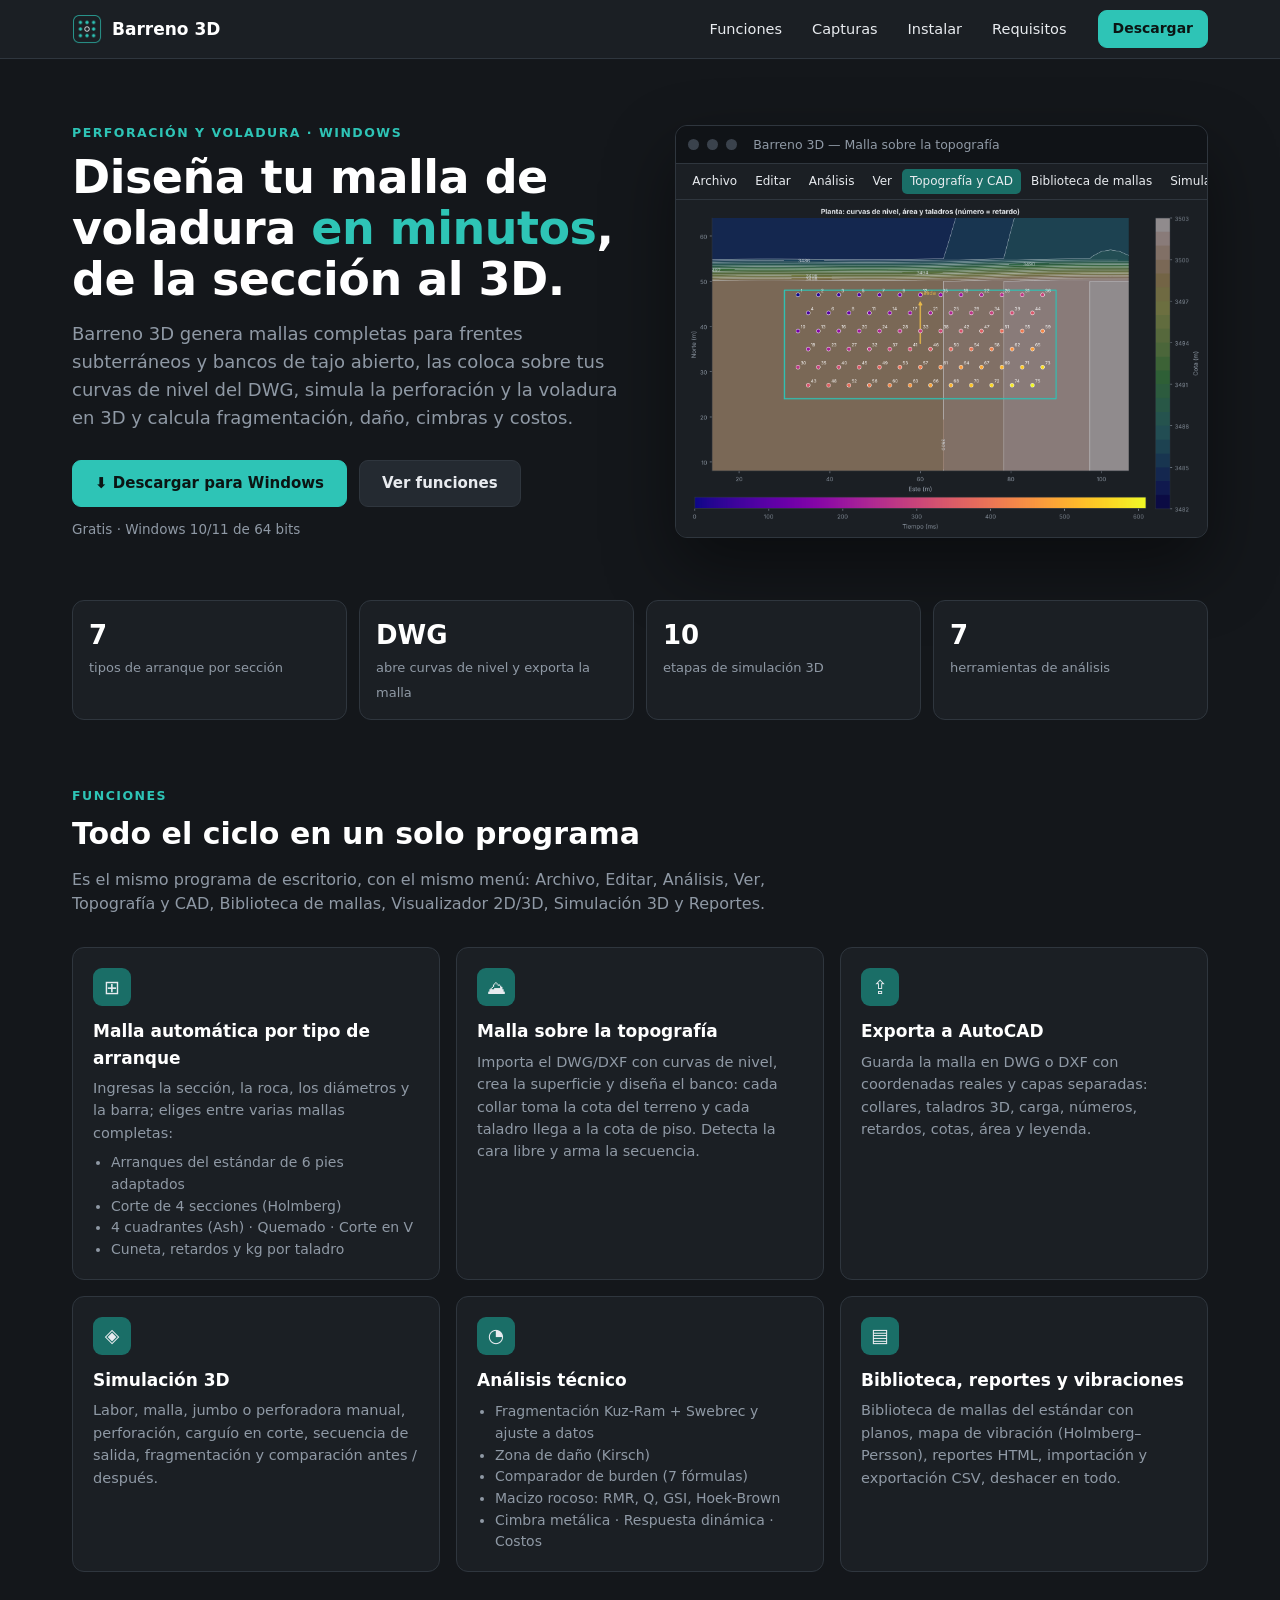
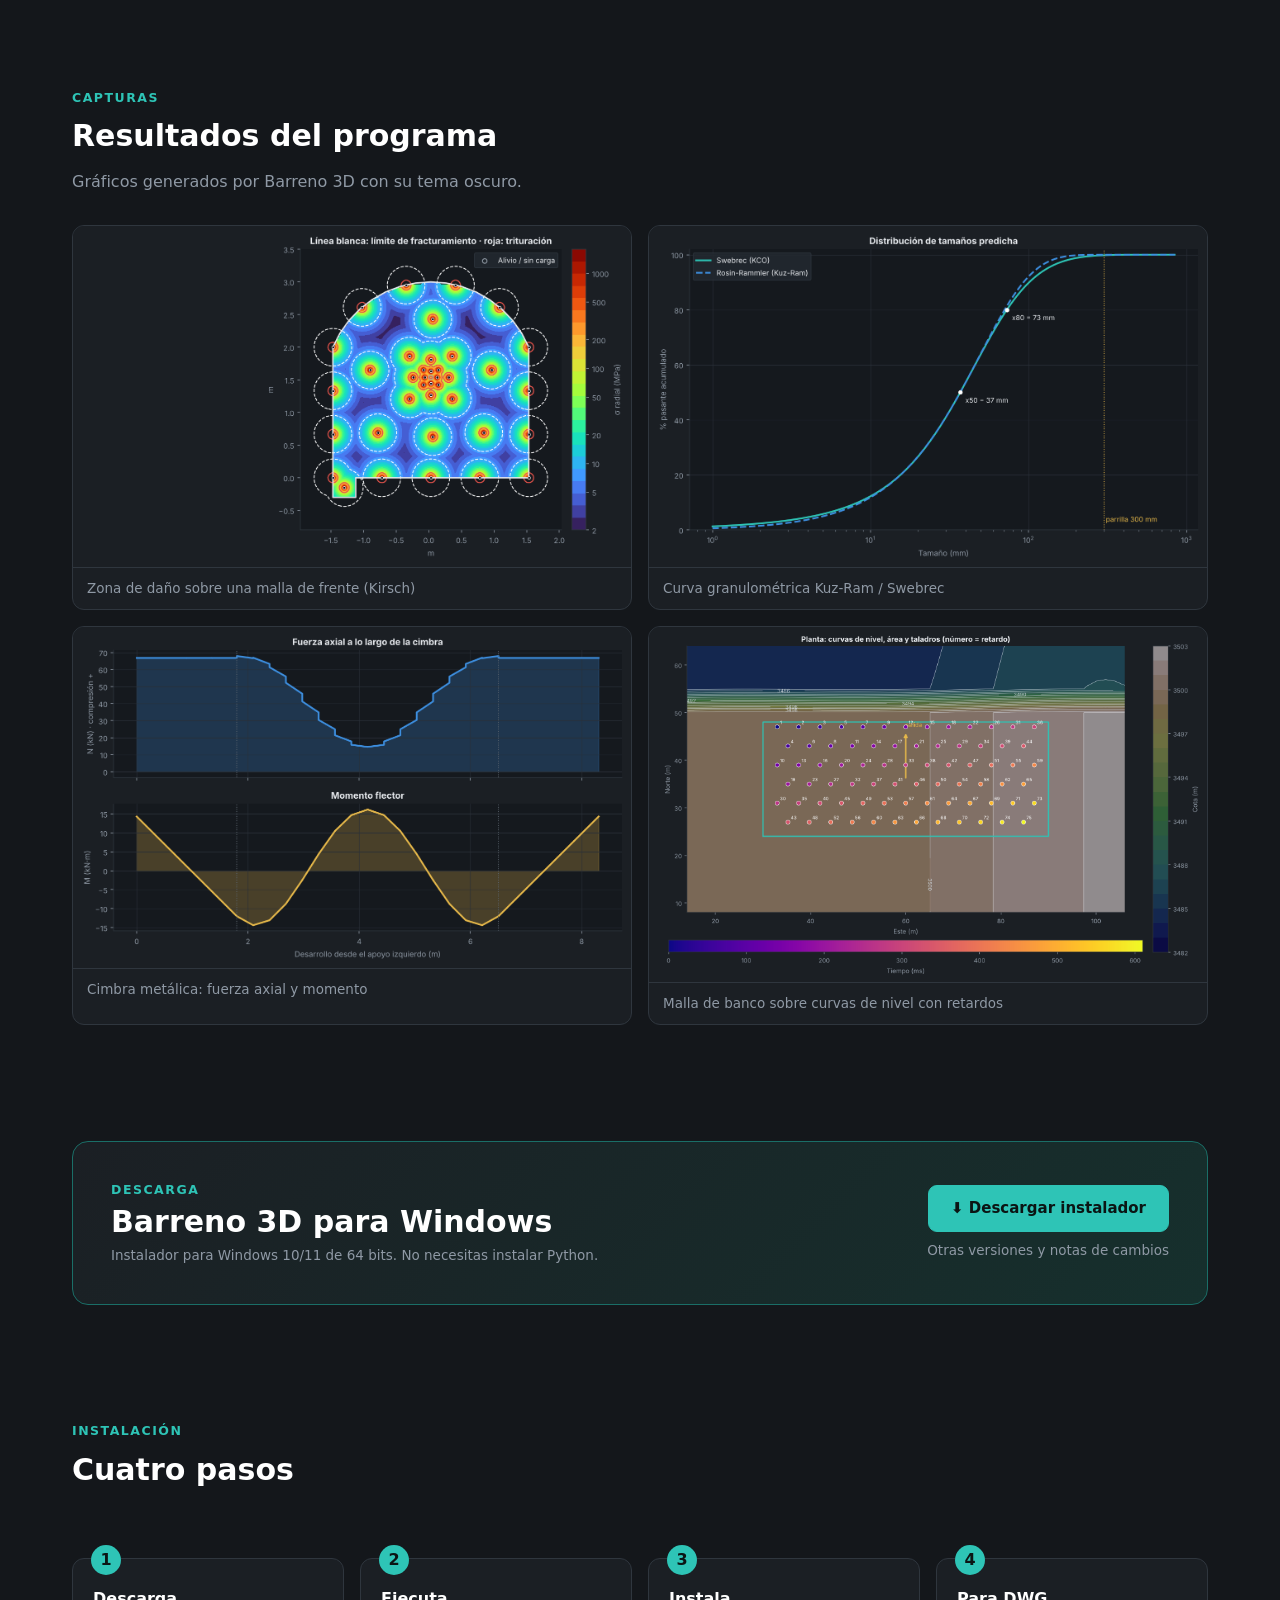
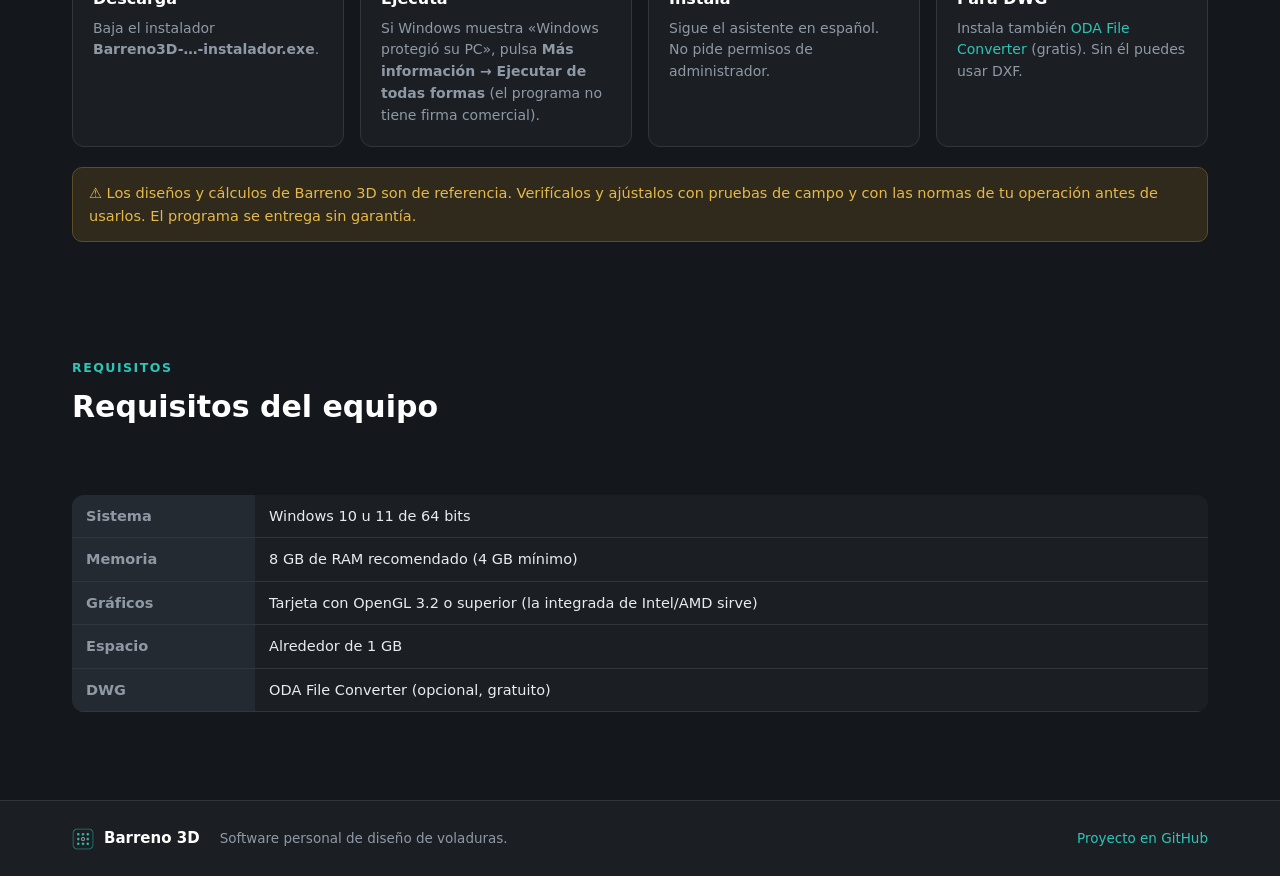
==== index.html @ b237573c "Add files via upload" ====
<!DOCTYPE html>
<html lang="es">
<head>
<meta charset="utf-8">
<meta name="viewport" content="width=device-width, initial-scale=1">
<title>Barreno 3D — Diseño y simulación de voladuras</title>
<meta name="description" content="Software gratuito para diseñar mallas de perforación y voladura en minería subterránea y tajo abierto: tipos de arranque, curvas de nivel DWG, simulación 3D, fragmentación, costos.">
<link rel="icon" href="img/favicon.png">
<style>
  /* Mismos colores del programa (app/ui/tema.py) */
  :root{
    --fondo:#14171b; --panel:#1b1f24; --panel-alto:#242a31; --borde:#2f363e;
    --texto:#e8ebef; --sec:#8f99a5; --acento:#2ec4b6; --acento-osc:#1a6e67; --azul:#3d8fe0; --aviso:#e6b84a;
  }
  *{box-sizing:border-box;margin:0;padding:0}
  html{scroll-behavior:smooth}
  body{background:var(--fondo);color:var(--texto);font-family:"Segoe UI",Inter,Roboto,system-ui,sans-serif;
       font-size:16px;line-height:1.55}
  a{color:var(--acento);text-decoration:none}
  .cont{max-width:1180px;margin:0 auto;padding:0 22px}

  /* Barra superior = barra de menús del programa */
  header{position:sticky;top:0;z-index:10;background:var(--panel);border-bottom:1px solid var(--borde)}
  .barra{display:flex;align-items:center;gap:18px;height:58px}
  .marca{display:flex;align-items:center;gap:10px;font-weight:700;font-size:17px;color:#fff}
  .marca img{width:30px;height:30px}
  nav{display:flex;gap:4px;margin-left:auto}
  nav a{color:var(--texto);padding:7px 13px;border-radius:7px;font-size:14.5px}
  nav a:hover{background:var(--panel-alto)}
  .btn{display:inline-flex;align-items:center;gap:9px;border-radius:9px;padding:11px 22px;font-weight:600;
       border:1px solid var(--borde);background:var(--panel-alto);color:var(--texto);cursor:pointer;font-size:15px}
  .btn:hover{border-color:var(--acento)}
  .btn.prim{background:var(--acento);border-color:var(--acento);color:#0b1514}
  .btn.prim:hover{background:#3ad6c7}
  .btn.peq{padding:7px 14px;font-size:14px}

  /* Portada */
  .portada{padding:64px 0 34px;display:grid;grid-template-columns:1.05fr 1fr;gap:44px;align-items:center}
  .etiqueta{color:var(--acento);font-size:12.5px;font-weight:700;letter-spacing:1.5px;text-transform:uppercase}
  h1{font-size:46px;line-height:1.1;margin:10px 0 16px;color:#fff;letter-spacing:-.5px}
  h1 span{color:var(--acento)}
  .lead{color:var(--sec);font-size:18px;max-width:560px}
  .acciones{display:flex;gap:12px;margin:28px 0 12px;flex-wrap:wrap}
  .nota{color:var(--sec);font-size:13.5px}

  /* Ventana tipo programa */
  .ventana{background:var(--panel);border:1px solid var(--borde);border-radius:12px;overflow:hidden;
           box-shadow:0 30px 70px rgba(0,0,0,.45)}
  .ventana .tit{display:flex;align-items:center;gap:8px;padding:9px 12px;background:#101317;
                border-bottom:1px solid var(--borde);font-size:12.5px;color:var(--sec)}
  .ventana .tit i{width:11px;height:11px;border-radius:50%;background:#3a424c;display:inline-block}
  .menus{display:flex;gap:2px;padding:5px 8px;font-size:12px;color:var(--texto);border-bottom:1px solid var(--borde);
         white-space:nowrap;overflow:hidden}
  .menus span{padding:3px 8px;border-radius:5px}
  .menus span.on{background:var(--acento-osc)}
  .ventana img{display:block;width:100%}

  /* Indicadores (como las tarjetas KPI del programa) */
  .kpis{display:grid;grid-template-columns:repeat(4,1fr);gap:12px;margin:26px 0 8px}
  .kpi{background:var(--panel);border:1px solid var(--borde);border-radius:12px;padding:14px 16px}
  .kpi b{display:block;font-size:26px;color:#fff}
  .kpi small{color:var(--sec);font-size:13px}

  section{padding:58px 0}
  h2{font-size:30px;color:#fff;margin:6px 0 10px}
  .sub{color:var(--sec);max-width:720px;margin-bottom:30px}
  .grid{display:grid;grid-template-columns:repeat(3,1fr);gap:16px}
  .tarjeta{background:var(--panel);border:1px solid var(--borde);border-radius:12px;padding:20px 20px 18px;
           transition:border-color .15s, transform .15s}
  .tarjeta:hover{border-color:var(--acento);transform:translateY(-2px)}
  .tarjeta .ico{width:38px;height:38px;border-radius:9px;background:var(--acento-osc);display:grid;place-items:center;
                font-size:19px;margin-bottom:12px}
  .tarjeta h3{font-size:17px;color:#fff;margin-bottom:6px}
  .tarjeta p{color:var(--sec);font-size:14.5px}
  .tarjeta ul{color:var(--sec);font-size:14px;margin:8px 0 0 18px}

  .galeria{display:grid;grid-template-columns:1fr 1fr;gap:16px}
  figure{background:var(--panel);border:1px solid var(--borde);border-radius:12px;overflow:hidden}
  figure img{width:100%;display:block}
  figcaption{padding:10px 14px;color:var(--sec);font-size:13.5px;border-top:1px solid var(--borde)}

  .pasos{counter-reset:p;display:grid;grid-template-columns:repeat(4,1fr);gap:16px}
  .paso{background:var(--panel);border:1px solid var(--borde);border-radius:12px;padding:20px;position:relative}
  .paso::before{counter-increment:p;content:counter(p);position:absolute;top:-14px;left:18px;width:30px;height:30px;
                border-radius:50%;background:var(--acento);color:#0b1514;font-weight:700;display:grid;place-items:center}
  .paso h3{font-size:16px;color:#fff;margin:8px 0 6px}
  .paso p{color:var(--sec);font-size:14px}
  .aviso{background:#2f2a1c;border:1px solid #5c4d24;color:var(--aviso);border-radius:10px;padding:14px 16px;
         font-size:14.5px;margin-top:20px}
  .descarga{background:linear-gradient(135deg,#1b1f24,#16302d);border:1px solid var(--acento-osc);border-radius:16px;
            padding:38px;display:flex;align-items:center;gap:30px;flex-wrap:wrap}
  .descarga h2{margin:0}
  .descarga .der{margin-left:auto;display:flex;flex-direction:column;gap:8px;align-items:flex-end}
  table{width:100%;border-collapse:collapse;font-size:14.5px;background:var(--panel);border-radius:12px;overflow:hidden}
  th,td{text-align:left;padding:10px 14px;border-bottom:1px solid var(--borde)}
  th{background:var(--panel-alto);color:var(--sec);font-weight:600}
  footer{border-top:1px solid var(--borde);background:var(--panel);padding:26px 0;color:var(--sec);font-size:13.5px;margin-top:30px}
  @media (max-width:900px){
    .portada{grid-template-columns:1fr;padding-top:36px} h1{font-size:36px}
    .grid,.galeria{grid-template-columns:1fr}.pasos,.kpis{grid-template-columns:1fr 1fr} nav{display:none}
  }
</style>
</head>
<body>
<header>
  <div class="cont barra">
    <div class="marca"><img src="img/logo.png" alt="">Barreno 3D</div>
    <nav>
      <a href="#funciones">Funciones</a><a href="#capturas">Capturas</a>
      <a href="#instalar">Instalar</a><a href="#requisitos">Requisitos</a>
    </nav>
    <a class="btn prim peq" href="#descargar">Descargar</a>
  </div>
</header>

<main class="cont">
  <div class="portada">
    <div>
      <div class="etiqueta">Perforación y voladura · Windows</div>
      <h1>Diseña tu malla de voladura <span>en minutos</span>, de la sección al 3D.</h1>
      <p class="lead">Barreno 3D genera mallas completas para frentes subterráneos y bancos de tajo abierto,
        las coloca sobre tus curvas de nivel del DWG, simula la perforación y la voladura en 3D y calcula
        fragmentación, daño, cimbras y costos.</p>
      <div class="acciones">
        <a class="btn prim" id="btn-descarga" href="#descargar">⬇ Descargar para Windows</a>
        <a class="btn" href="#funciones">Ver funciones</a>
      </div>
      <div class="nota" id="version">Gratis · Windows 10/11 de 64 bits</div>
    </div>
    <div class="ventana">
      <div class="tit"><i></i><i></i><i></i>&nbsp; Barreno 3D — Malla sobre la topografía</div>
      <div class="menus"><span>Archivo</span><span>Editar</span><span>Análisis</span><span>Ver</span>
        <span class="on">Topografía y CAD</span><span>Biblioteca de mallas</span><span>Simulación 3D</span><span>Reportes</span></div>
      <img src="img/malla_topografia.png" alt="Malla de perforación sobre curvas de nivel">
    </div>
  </div>

  <div class="kpis">
    <div class="kpi"><b>7</b><small>tipos de arranque por sección</small></div>
    <div class="kpi"><b>DWG</b><small>abre curvas de nivel y exporta la malla</small></div>
    <div class="kpi"><b>10</b><small>etapas de simulación 3D</small></div>
    <div class="kpi"><b>7</b><small>herramientas de análisis</small></div>
  </div>

  <section id="funciones">
    <div class="etiqueta">Funciones</div>
    <h2>Todo el ciclo en un solo programa</h2>
    <p class="sub">Es el mismo programa de escritorio, con el mismo menú: Archivo, Editar, Análisis, Ver, Topografía y CAD,
      Biblioteca de mallas, Visualizador 2D/3D, Simulación 3D y Reportes.</p>
    <div class="grid">
      <div class="tarjeta"><div class="ico">⊞</div><h3>Malla automática por tipo de arranque</h3>
        <p>Ingresas la sección, la roca, los diámetros y la barra; eliges entre varias mallas completas:</p>
        <ul><li>Arranques del estándar de 6 pies adaptados</li><li>Corte de 4 secciones (Holmberg)</li>
          <li>4 cuadrantes (Ash) · Quemado · Corte en V</li><li>Cuneta, retardos y kg por taladro</li></ul></div>
      <div class="tarjeta"><div class="ico">⛰</div><h3>Malla sobre la topografía</h3>
        <p>Importa el DWG/DXF con curvas de nivel, crea la superficie y diseña el banco: cada collar toma la cota del
          terreno y cada taladro llega a la cota de piso. Detecta la cara libre y arma la secuencia.</p></div>
      <div class="tarjeta"><div class="ico">⇪</div><h3>Exporta a AutoCAD</h3>
        <p>Guarda la malla en DWG o DXF con coordenadas reales y capas separadas: collares, taladros 3D, carga,
          números, retardos, cotas, área y leyenda.</p></div>
      <div class="tarjeta"><div class="ico">◈</div><h3>Simulación 3D</h3>
        <p>Labor, malla, jumbo o perforadora manual, perforación, carguío en corte, secuencia de salida,
          fragmentación y comparación antes / después.</p></div>
      <div class="tarjeta"><div class="ico">◔</div><h3>Análisis técnico</h3>
        <ul><li>Fragmentación Kuz-Ram + Swebrec y ajuste a datos</li><li>Zona de daño (Kirsch)</li>
          <li>Comparador de burden (7 fórmulas)</li><li>Macizo rocoso: RMR, Q, GSI, Hoek-Brown</li>
          <li>Cimbra metálica · Respuesta dinámica · Costos</li></ul></div>
      <div class="tarjeta"><div class="ico">▤</div><h3>Biblioteca, reportes y vibraciones</h3>
        <p>Biblioteca de mallas del estándar con planos, mapa de vibración (Holmberg–Persson), reportes HTML,
          importación y exportación CSV, deshacer en todo.</p></div>
    </div>
  </section>

  <section id="capturas">
    <div class="etiqueta">Capturas</div>
    <h2>Resultados del programa</h2>
    <p class="sub">Gráficos generados por Barreno 3D con su tema oscuro.</p>
    <div class="galeria">
      <figure><img src="img/zona_danio.png" alt=""><figcaption>Zona de daño sobre una malla de frente (Kirsch)</figcaption></figure>
      <figure><img src="img/fragmentacion.png" alt=""><figcaption>Curva granulométrica Kuz-Ram / Swebrec</figcaption></figure>
      <figure><img src="img/cimbra.png" alt=""><figcaption>Cimbra metálica: fuerza axial y momento</figcaption></figure>
      <figure><img src="img/malla_topografia.png" alt=""><figcaption>Malla de banco sobre curvas de nivel con retardos</figcaption></figure>
    </div>
  </section>

  <section id="descargar">
    <div class="descarga">
      <div>
        <div class="etiqueta">Descarga</div>
        <h2>Barreno 3D para Windows</h2>
        <p class="nota" id="detalle">Instalador para Windows 10/11 de 64 bits. No necesitas instalar Python.</p>
      </div>
      <div class="der">
        <a class="btn prim" id="btn-descarga2" href="#">⬇ Descargar instalador</a>
        <a class="nota" id="otros" href="#">Otras versiones y notas de cambios</a>
      </div>
    </div>
  </section>

  <section id="instalar">
    <div class="etiqueta">Instalación</div>
    <h2>Cuatro pasos</h2>
    <p class="sub">&nbsp;</p>
    <div class="pasos">
      <div class="paso"><h3>Descarga</h3><p>Baja el instalador <b>Barreno3D-…-instalador.exe</b>.</p></div>
      <div class="paso"><h3>Ejecuta</h3><p>Si Windows muestra «Windows protegió su PC», pulsa <b>Más información → Ejecutar de todas formas</b>
        (el programa no tiene firma comercial).</p></div>
      <div class="paso"><h3>Instala</h3><p>Sigue el asistente en español. No pide permisos de administrador.</p></div>
      <div class="paso"><h3>Para DWG</h3><p>Instala también <a href="https://www.opendesign.com/guestfiles/oda_file_converter" target="_blank" rel="noopener">ODA File Converter</a>
        (gratis). Sin él puedes usar DXF.</p></div>
    </div>
    <div class="aviso">⚠ Los diseños y cálculos de Barreno 3D son de referencia. Verifícalos y ajústalos con pruebas de campo
      y con las normas de tu operación antes de usarlos. El programa se entrega sin garantía.</div>
  </section>

  <section id="requisitos">
    <div class="etiqueta">Requisitos</div>
    <h2>Requisitos del equipo</h2>
    <p class="sub">&nbsp;</p>
    <table>
      <tr><th>Sistema</th><td>Windows 10 u 11 de 64 bits</td></tr>
      <tr><th>Memoria</th><td>8 GB de RAM recomendado (4 GB mínimo)</td></tr>
      <tr><th>Gráficos</th><td>Tarjeta con OpenGL 3.2 o superior (la integrada de Intel/AMD sirve)</td></tr>
      <tr><th>Espacio</th><td>Alrededor de 1 GB</td></tr>
      <tr><th>DWG</th><td>ODA File Converter (opcional, gratuito)</td></tr>
    </table>
  </section>
</main>

<footer>
  <div class="cont" style="display:flex;gap:20px;flex-wrap:wrap;align-items:center">
    <div class="marca" style="font-size:15px"><img src="img/logo.png" alt="" style="width:22px;height:22px">Barreno 3D</div>
    <div>Software personal de diseño de voladuras.</div>
    <div style="margin-left:auto"><a id="repo" href="#">Proyecto en GitHub</a></div>
  </div>
</footer>

<script>
  // ▼▼ CAMBIA ESTO por tu usuario y repositorio de GitHub ▼▼
  const REPO = "jussen048-ai/barreno3d";
  // ▲▲

  const pagina = `https://github.com/${REPO}/releases/latest`;
  for (const id of ["btn-descarga2", "otros"]) document.getElementById(id).href = pagina;
  document.getElementById("repo").href = `https://github.com/${REPO}`;
  document.getElementById("btn-descarga").href = "#descargar";

  // Lee la última versión publicada y enlaza el instalador directamente
  fetch(`https://api.github.com/repos/${REPO}/releases/latest`)
    .then(r => r.ok ? r.json() : Promise.reject())
    .then(rel => {
      const archivos = rel.assets || [];
      const inst = archivos.find(a => /instalador\.exe$/i.test(a.name)) ||
                   archivos.find(a => /\.exe$/i.test(a.name)) || archivos.find(a => /\.zip$/i.test(a.name));
      const ver = (rel.tag_name || "").replace(/^v/i, "");
      if (inst) {
        const mb = (inst.size / 1048576).toFixed(0);
        for (const id of ["btn-descarga", "btn-descarga2"]) {
          const b = document.getElementById(id);
          b.href = inst.browser_download_url;
          b.textContent = `⬇ Descargar v${ver} (${mb} MB)`;
        }
        document.getElementById("detalle").textContent =
          `Versión ${ver} · ${new Date(rel.published_at).toLocaleDateString("es-PE")} · ${inst.name}`;
      }
      document.getElementById("version").textContent = `Versión ${ver} · Gratis · Windows 10/11 de 64 bits`;
    })
    .catch(() => {});
</script>
</body>
</html>
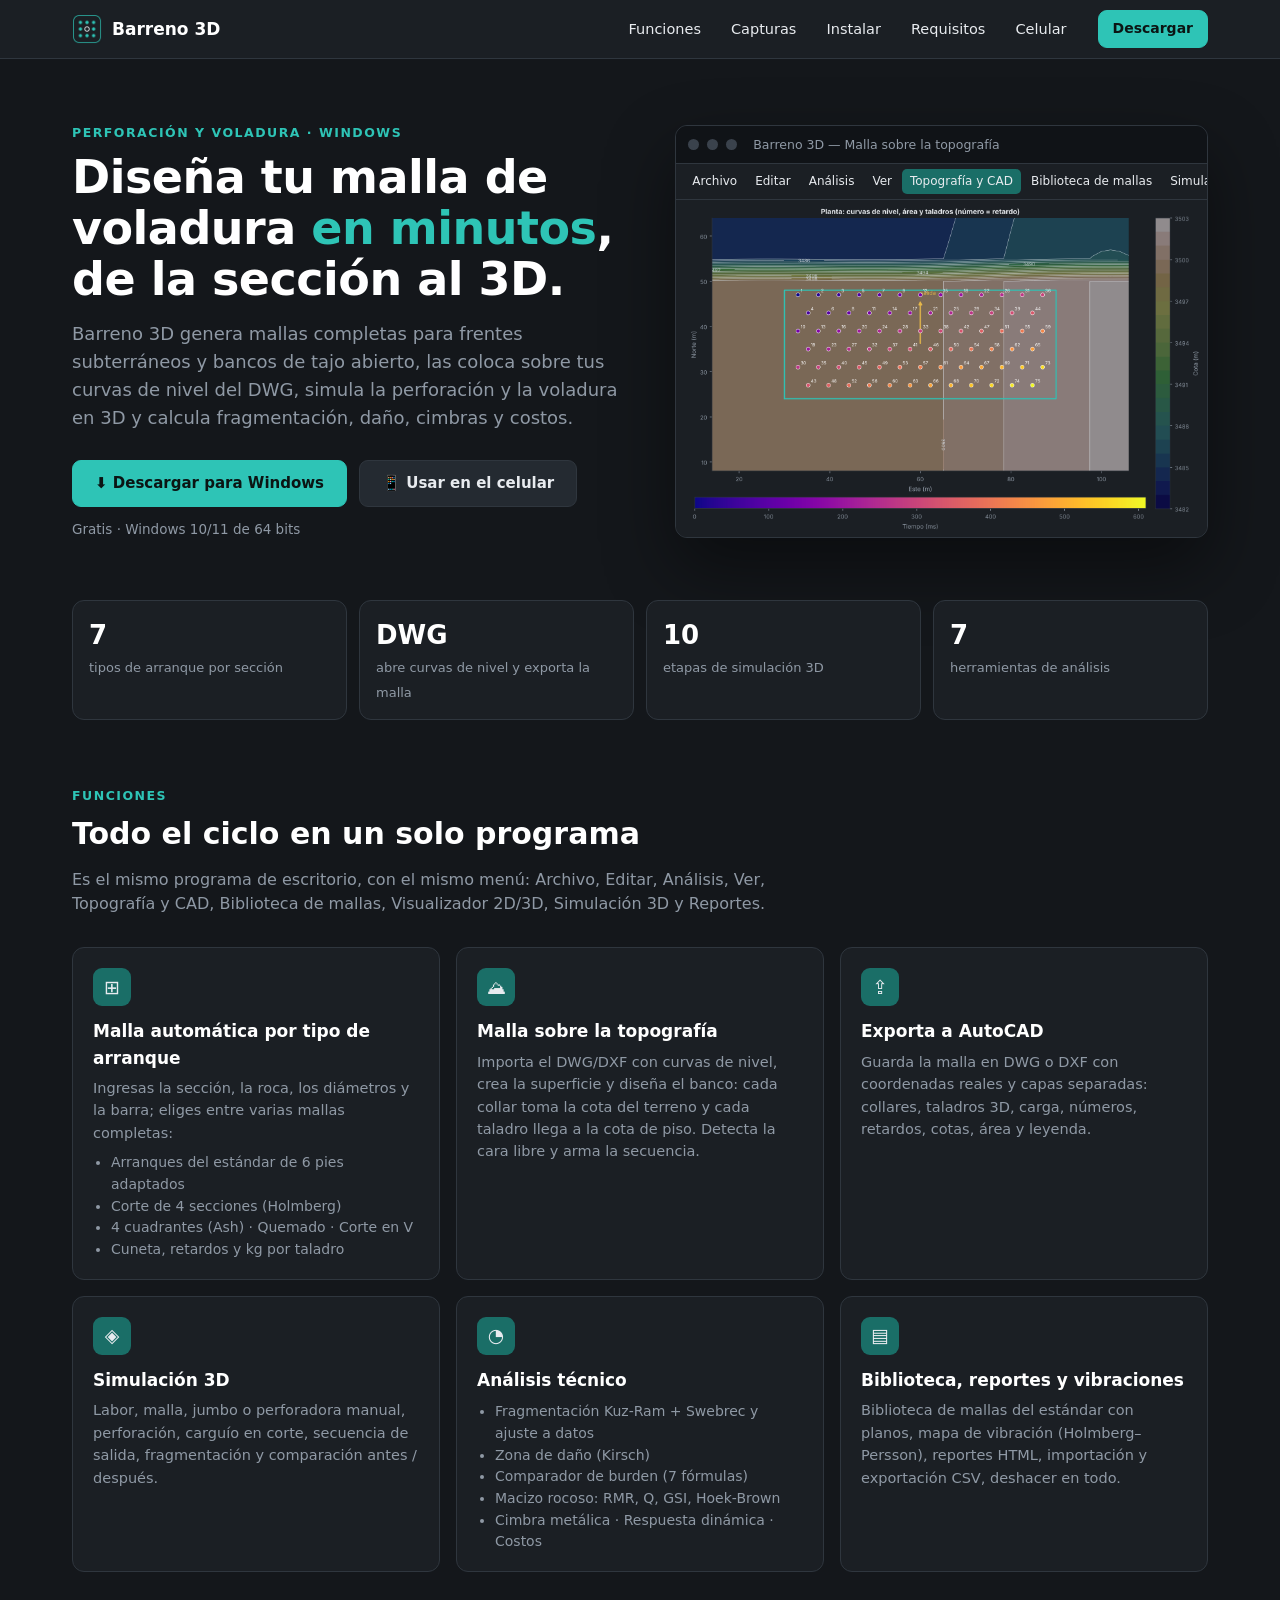
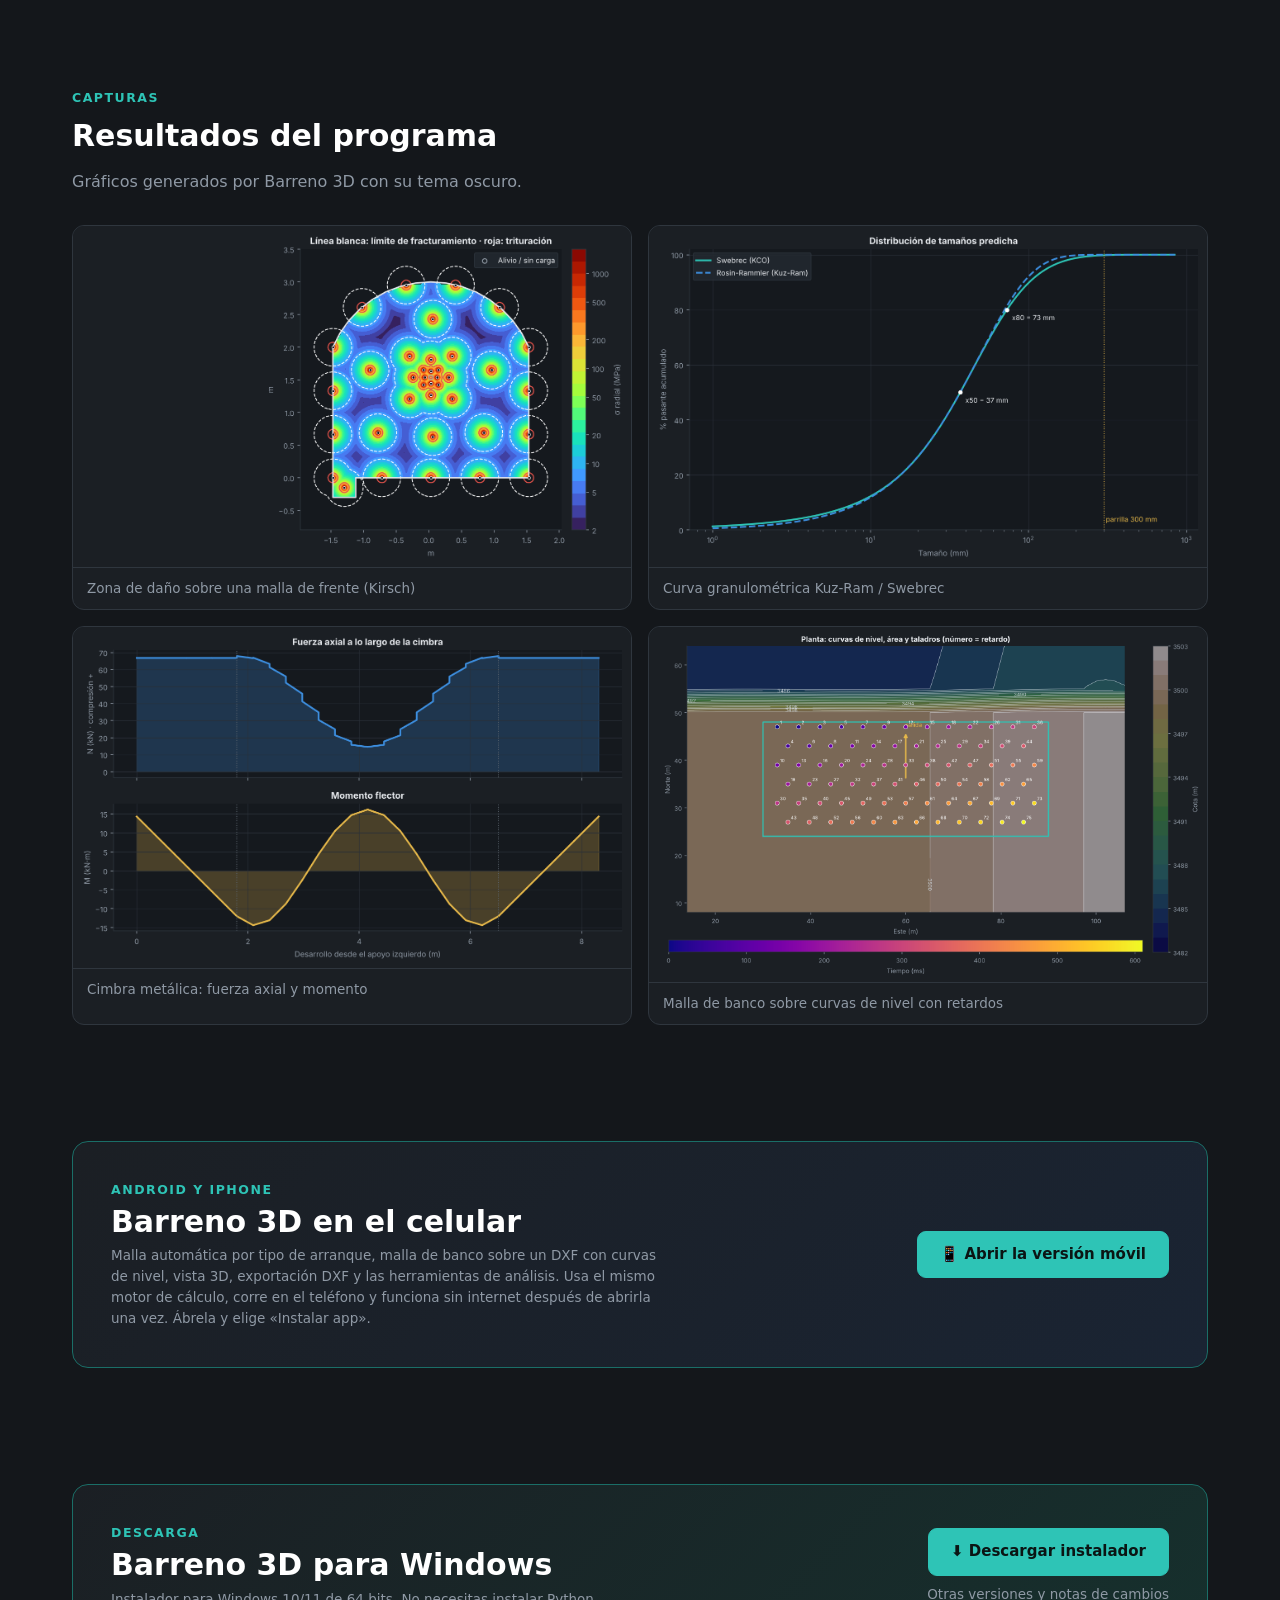
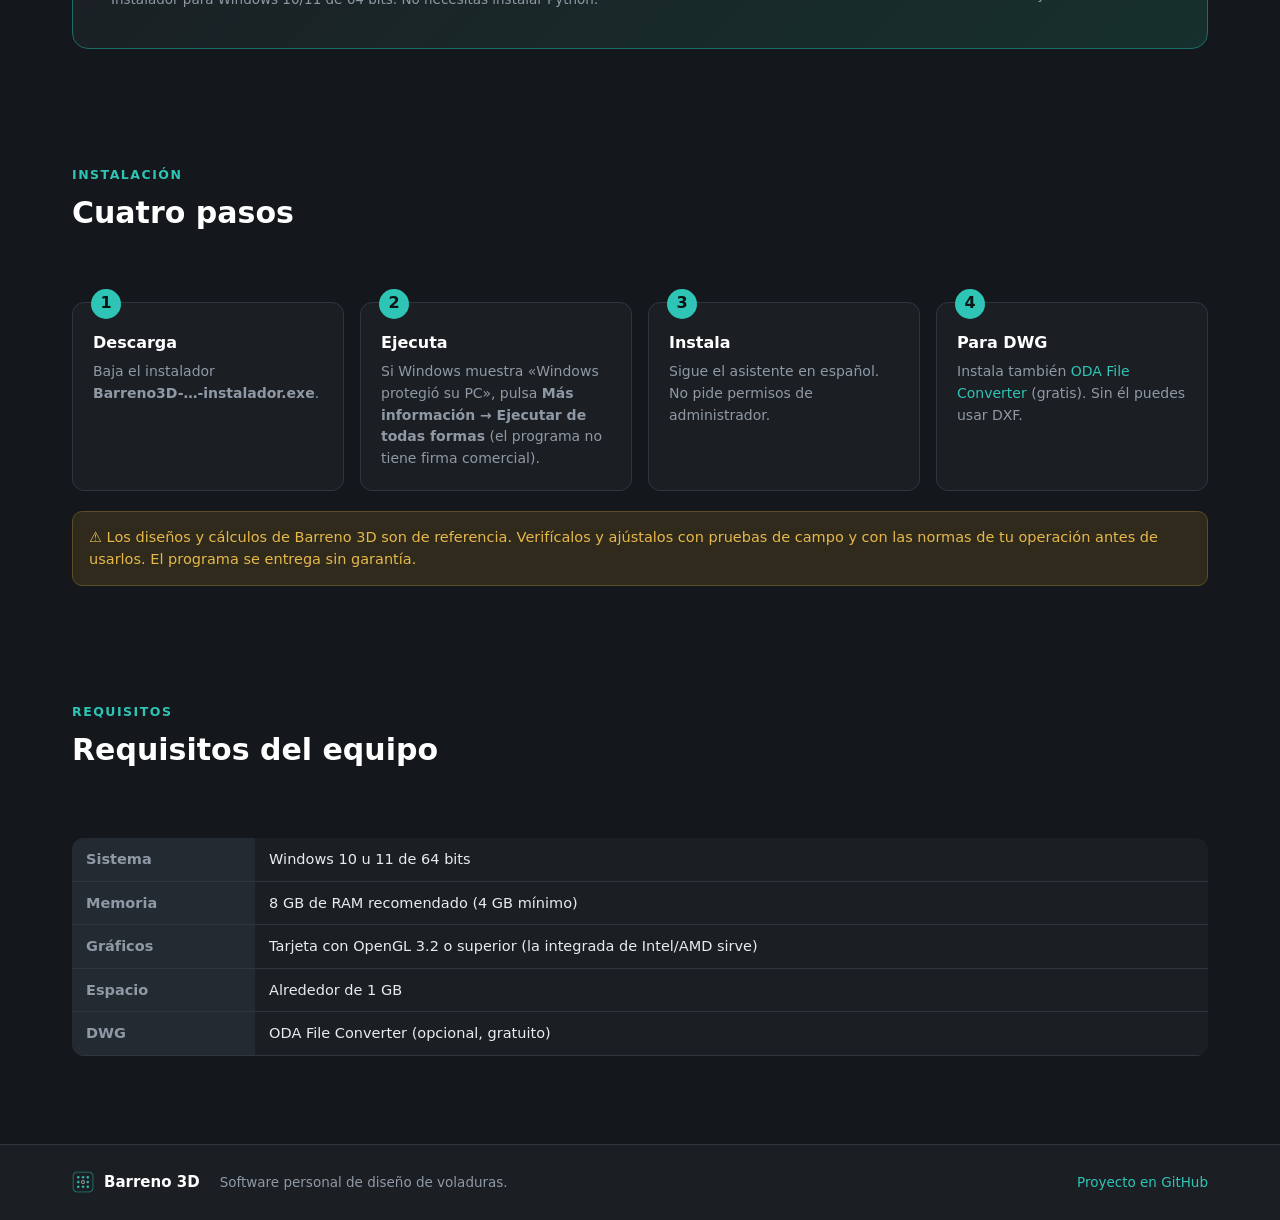
==== commit 3e7fbb24: "Add files via upload" ====
--- a/index.html
+++ b/index.html
@@ -107,7 +107,7 @@
     <div class="marca"><img src="img/logo.png" alt="">Barreno 3D</div>
     <nav>
       <a href="#funciones">Funciones</a><a href="#capturas">Capturas</a>
-      <a href="#instalar">Instalar</a><a href="#requisitos">Requisitos</a>
+      <a href="#instalar">Instalar</a><a href="#requisitos">Requisitos</a><a href="app/">Celular</a>
     </nav>
     <a class="btn prim peq" href="#descargar">Descargar</a>
   </div>
@@ -123,7 +123,7 @@
         fragmentación, daño, cimbras y costos.</p>
       <div class="acciones">
         <a class="btn prim" id="btn-descarga" href="#descargar">⬇ Descargar para Windows</a>
-        <a class="btn" href="#funciones">Ver funciones</a>
+        <a class="btn" href="app/">📱 Usar en el celular</a>
       </div>
       <div class="nota" id="version">Gratis · Windows 10/11 de 64 bits</div>
     </div>
@@ -183,6 +183,19 @@
     </div>
   </section>
 
+  <section id="celular">
+    <div class="descarga" style="background:linear-gradient(135deg,#1b1f24,#1a2433)">
+      <div>
+        <div class="etiqueta">Android y iPhone</div>
+        <h2>Barreno 3D en el celular</h2>
+        <p class="nota" style="max-width:560px">Malla automática por tipo de arranque, malla de banco sobre un DXF con curvas
+          de nivel, vista 3D, exportación DXF y las herramientas de análisis. Usa el mismo motor de cálculo, corre en el
+          teléfono y funciona sin internet después de abrirla una vez. Ábrela y elige «Instalar app».</p>
+      </div>
+      <div class="der"><a class="btn prim" href="app/">📱 Abrir la versión móvil</a></div>
+    </div>
+  </section>
+
   <section id="descargar">
     <div class="descarga">
       <div>
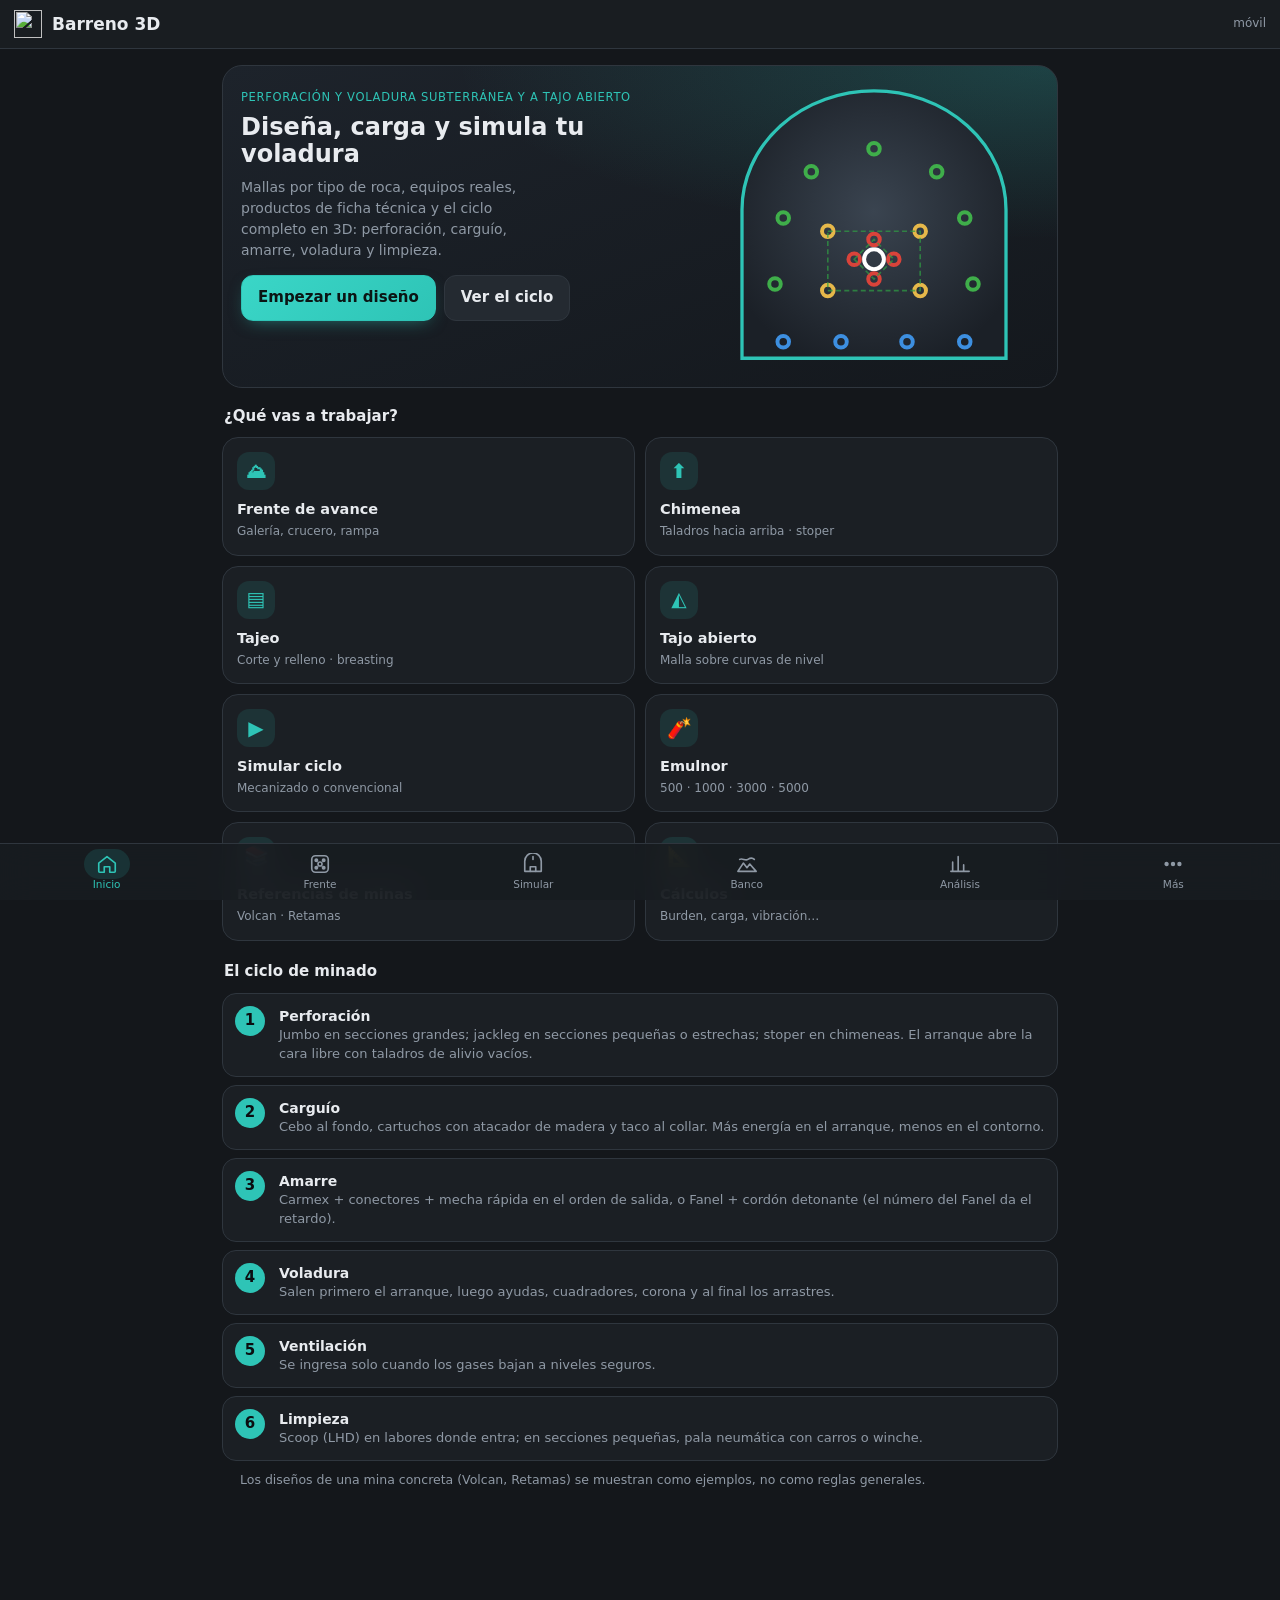
==== commit 22109582: "Add files via upload" ====
--- a/index.html
+++ b/index.html
@@ -2,283 +2,248 @@
 <html lang="es">
 <head>
 <meta charset="utf-8">
-<meta name="viewport" content="width=device-width, initial-scale=1">
-<title>Barreno 3D — Diseño y simulación de voladuras</title>
-<meta name="description" content="Software gratuito para diseñar mallas de perforación y voladura en minería subterránea y tajo abierto: tipos de arranque, curvas de nivel DWG, simulación 3D, fragmentación, costos.">
-<link rel="icon" href="img/favicon.png">
-<style>
-  /* Mismos colores del programa (app/ui/tema.py) */
-  :root{
-    --fondo:#14171b; --panel:#1b1f24; --panel-alto:#242a31; --borde:#2f363e;
-    --texto:#e8ebef; --sec:#8f99a5; --acento:#2ec4b6; --acento-osc:#1a6e67; --azul:#3d8fe0; --aviso:#e6b84a;
-  }
-  *{box-sizing:border-box;margin:0;padding:0}
-  html{scroll-behavior:smooth}
-  body{background:var(--fondo);color:var(--texto);font-family:"Segoe UI",Inter,Roboto,system-ui,sans-serif;
-       font-size:16px;line-height:1.55}
-  a{color:var(--acento);text-decoration:none}
-  .cont{max-width:1180px;margin:0 auto;padding:0 22px}
-
-  /* Barra superior = barra de menús del programa */
-  header{position:sticky;top:0;z-index:10;background:var(--panel);border-bottom:1px solid var(--borde)}
-  .barra{display:flex;align-items:center;gap:18px;height:58px}
-  .marca{display:flex;align-items:center;gap:10px;font-weight:700;font-size:17px;color:#fff}
-  .marca img{width:30px;height:30px}
-  nav{display:flex;gap:4px;margin-left:auto}
-  nav a{color:var(--texto);padding:7px 13px;border-radius:7px;font-size:14.5px}
-  nav a:hover{background:var(--panel-alto)}
-  .btn{display:inline-flex;align-items:center;gap:9px;border-radius:9px;padding:11px 22px;font-weight:600;
-       border:1px solid var(--borde);background:var(--panel-alto);color:var(--texto);cursor:pointer;font-size:15px}
-  .btn:hover{border-color:var(--acento)}
-  .btn.prim{background:var(--acento);border-color:var(--acento);color:#0b1514}
-  .btn.prim:hover{background:#3ad6c7}
-  .btn.peq{padding:7px 14px;font-size:14px}
-
-  /* Portada */
-  .portada{padding:64px 0 34px;display:grid;grid-template-columns:1.05fr 1fr;gap:44px;align-items:center}
-  .etiqueta{color:var(--acento);font-size:12.5px;font-weight:700;letter-spacing:1.5px;text-transform:uppercase}
-  h1{font-size:46px;line-height:1.1;margin:10px 0 16px;color:#fff;letter-spacing:-.5px}
-  h1 span{color:var(--acento)}
-  .lead{color:var(--sec);font-size:18px;max-width:560px}
-  .acciones{display:flex;gap:12px;margin:28px 0 12px;flex-wrap:wrap}
-  .nota{color:var(--sec);font-size:13.5px}
-
-  /* Ventana tipo programa */
-  .ventana{background:var(--panel);border:1px solid var(--borde);border-radius:12px;overflow:hidden;
-           box-shadow:0 30px 70px rgba(0,0,0,.45)}
-  .ventana .tit{display:flex;align-items:center;gap:8px;padding:9px 12px;background:#101317;
-                border-bottom:1px solid var(--borde);font-size:12.5px;color:var(--sec)}
-  .ventana .tit i{width:11px;height:11px;border-radius:50%;background:#3a424c;display:inline-block}
-  .menus{display:flex;gap:2px;padding:5px 8px;font-size:12px;color:var(--texto);border-bottom:1px solid var(--borde);
-         white-space:nowrap;overflow:hidden}
-  .menus span{padding:3px 8px;border-radius:5px}
-  .menus span.on{background:var(--acento-osc)}
-  .ventana img{display:block;width:100%}
-
-  /* Indicadores (como las tarjetas KPI del programa) */
-  .kpis{display:grid;grid-template-columns:repeat(4,1fr);gap:12px;margin:26px 0 8px}
-  .kpi{background:var(--panel);border:1px solid var(--borde);border-radius:12px;padding:14px 16px}
-  .kpi b{display:block;font-size:26px;color:#fff}
-  .kpi small{color:var(--sec);font-size:13px}
-
-  section{padding:58px 0}
-  h2{font-size:30px;color:#fff;margin:6px 0 10px}
-  .sub{color:var(--sec);max-width:720px;margin-bottom:30px}
-  .grid{display:grid;grid-template-columns:repeat(3,1fr);gap:16px}
-  .tarjeta{background:var(--panel);border:1px solid var(--borde);border-radius:12px;padding:20px 20px 18px;
-           transition:border-color .15s, transform .15s}
-  .tarjeta:hover{border-color:var(--acento);transform:translateY(-2px)}
-  .tarjeta .ico{width:38px;height:38px;border-radius:9px;background:var(--acento-osc);display:grid;place-items:center;
-                font-size:19px;margin-bottom:12px}
-  .tarjeta h3{font-size:17px;color:#fff;margin-bottom:6px}
-  .tarjeta p{color:var(--sec);font-size:14.5px}
-  .tarjeta ul{color:var(--sec);font-size:14px;margin:8px 0 0 18px}
-
-  .galeria{display:grid;grid-template-columns:1fr 1fr;gap:16px}
-  figure{background:var(--panel);border:1px solid var(--borde);border-radius:12px;overflow:hidden}
-  figure img{width:100%;display:block}
-  figcaption{padding:10px 14px;color:var(--sec);font-size:13.5px;border-top:1px solid var(--borde)}
-
-  .pasos{counter-reset:p;display:grid;grid-template-columns:repeat(4,1fr);gap:16px}
-  .paso{background:var(--panel);border:1px solid var(--borde);border-radius:12px;padding:20px;position:relative}
-  .paso::before{counter-increment:p;content:counter(p);position:absolute;top:-14px;left:18px;width:30px;height:30px;
-                border-radius:50%;background:var(--acento);color:#0b1514;font-weight:700;display:grid;place-items:center}
-  .paso h3{font-size:16px;color:#fff;margin:8px 0 6px}
-  .paso p{color:var(--sec);font-size:14px}
-  .aviso{background:#2f2a1c;border:1px solid #5c4d24;color:var(--aviso);border-radius:10px;padding:14px 16px;
-         font-size:14.5px;margin-top:20px}
-  .descarga{background:linear-gradient(135deg,#1b1f24,#16302d);border:1px solid var(--acento-osc);border-radius:16px;
-            padding:38px;display:flex;align-items:center;gap:30px;flex-wrap:wrap}
-  .descarga h2{margin:0}
-  .descarga .der{margin-left:auto;display:flex;flex-direction:column;gap:8px;align-items:flex-end}
-  table{width:100%;border-collapse:collapse;font-size:14.5px;background:var(--panel);border-radius:12px;overflow:hidden}
-  th,td{text-align:left;padding:10px 14px;border-bottom:1px solid var(--borde)}
-  th{background:var(--panel-alto);color:var(--sec);font-weight:600}
-  footer{border-top:1px solid var(--borde);background:var(--panel);padding:26px 0;color:var(--sec);font-size:13.5px;margin-top:30px}
-  @media (max-width:900px){
-    .portada{grid-template-columns:1fr;padding-top:36px} h1{font-size:36px}
-    .grid,.galeria{grid-template-columns:1fr}.pasos,.kpis{grid-template-columns:1fr 1fr} nav{display:none}
-  }
-</style>
+<meta name="viewport" content="width=device-width, initial-scale=1, viewport-fit=cover">
+<meta name="theme-color" content="#1b1f24">
+<title>Barreno 3D móvil</title>
+<link rel="manifest" href="manifest.webmanifest">
+<link rel="icon" href="img/icono-192.png">
+<link rel="apple-touch-icon" href="img/icono-192.png">
+<link rel="stylesheet" href="app.css">
+<script type="importmap">
+{"imports":{"three":"https://cdn.jsdelivr.net/npm/three@0.170.0/build/three.module.js",
+            "three/addons/":"https://cdn.jsdelivr.net/npm/three@0.170.0/examples/jsm/"}}
+</script>
 </head>
 <body>
-<header>
-  <div class="cont barra">
-    <div class="marca"><img src="img/logo.png" alt="">Barreno 3D</div>
-    <nav>
-      <a href="#funciones">Funciones</a><a href="#capturas">Capturas</a>
-      <a href="#instalar">Instalar</a><a href="#requisitos">Requisitos</a><a href="app/">Celular</a>
-    </nav>
-    <a class="btn prim peq" href="#descargar">Descargar</a>
-  </div>
-</header>
-
-<main class="cont">
-  <div class="portada">
-    <div>
-      <div class="etiqueta">Perforación y voladura · Windows</div>
-      <h1>Diseña tu malla de voladura <span>en minutos</span>, de la sección al 3D.</h1>
-      <p class="lead">Barreno 3D genera mallas completas para frentes subterráneos y bancos de tajo abierto,
-        las coloca sobre tus curvas de nivel del DWG, simula la perforación y la voladura en 3D y calcula
-        fragmentación, daño, cimbras y costos.</p>
-      <div class="acciones">
-        <a class="btn prim" id="btn-descarga" href="#descargar">⬇ Descargar para Windows</a>
-        <a class="btn" href="app/">📱 Usar en el celular</a>
+<header class="top"><img src="img/icono-192.png" alt=""><h1>Barreno 3D</h1><span class="ver" id="ver">móvil</span></header>
+
+<main>
+  <!-- ============================ MALLA DEL FRENTE -->
+  <!-- ============================ INICIO -->
+  <section class="vista on" id="v-inicio">
+    <div class="hero">
+      <div class="hero-txt">
+        <span class="hero-tag">Perforación y voladura subterránea y a tajo abierto</span>
+        <h2>Diseña, carga y simula tu voladura</h2>
+        <p>Mallas por tipo de roca, equipos reales, productos de ficha técnica y el ciclo completo en 3D: perforación, carguío, amarre, voladura y limpieza.</p>
+        <div class="hero-btn"><button class="btn prim" data-ir="frente">Empezar un diseño</button><button class="btn" data-ir="ciclo">Ver el ciclo</button></div>
       </div>
-      <div class="nota" id="version">Gratis · Windows 10/11 de 64 bits</div>
-    </div>
-    <div class="ventana">
-      <div class="tit"><i></i><i></i><i></i>&nbsp; Barreno 3D — Malla sobre la topografía</div>
-      <div class="menus"><span>Archivo</span><span>Editar</span><span>Análisis</span><span>Ver</span>
-        <span class="on">Topografía y CAD</span><span>Biblioteca de mallas</span><span>Simulación 3D</span><span>Reportes</span></div>
-      <img src="img/malla_topografia.png" alt="Malla de perforación sobre curvas de nivel">
-    </div>
-  </div>
-
-  <div class="kpis">
-    <div class="kpi"><b>7</b><small>tipos de arranque por sección</small></div>
-    <div class="kpi"><b>DWG</b><small>abre curvas de nivel y exporta la malla</small></div>
-    <div class="kpi"><b>10</b><small>etapas de simulación 3D</small></div>
-    <div class="kpi"><b>7</b><small>herramientas de análisis</small></div>
-  </div>
-
-  <section id="funciones">
-    <div class="etiqueta">Funciones</div>
-    <h2>Todo el ciclo en un solo programa</h2>
-    <p class="sub">Es el mismo programa de escritorio, con el mismo menú: Archivo, Editar, Análisis, Ver, Topografía y CAD,
-      Biblioteca de mallas, Visualizador 2D/3D, Simulación 3D y Reportes.</p>
-    <div class="grid">
-      <div class="tarjeta"><div class="ico">⊞</div><h3>Malla automática por tipo de arranque</h3>
-        <p>Ingresas la sección, la roca, los diámetros y la barra; eliges entre varias mallas completas:</p>
-        <ul><li>Arranques del estándar de 6 pies adaptados</li><li>Corte de 4 secciones (Holmberg)</li>
-          <li>4 cuadrantes (Ash) · Quemado · Corte en V</li><li>Cuneta, retardos y kg por taladro</li></ul></div>
-      <div class="tarjeta"><div class="ico">⛰</div><h3>Malla sobre la topografía</h3>
-        <p>Importa el DWG/DXF con curvas de nivel, crea la superficie y diseña el banco: cada collar toma la cota del
-          terreno y cada taladro llega a la cota de piso. Detecta la cara libre y arma la secuencia.</p></div>
-      <div class="tarjeta"><div class="ico">⇪</div><h3>Exporta a AutoCAD</h3>
-        <p>Guarda la malla en DWG o DXF con coordenadas reales y capas separadas: collares, taladros 3D, carga,
-          números, retardos, cotas, área y leyenda.</p></div>
-      <div class="tarjeta"><div class="ico">◈</div><h3>Simulación 3D</h3>
-        <p>Labor, malla, jumbo o perforadora manual, perforación, carguío en corte, secuencia de salida,
-          fragmentación y comparación antes / después.</p></div>
-      <div class="tarjeta"><div class="ico">◔</div><h3>Análisis técnico</h3>
-        <ul><li>Fragmentación Kuz-Ram + Swebrec y ajuste a datos</li><li>Zona de daño (Kirsch)</li>
-          <li>Comparador de burden (7 fórmulas)</li><li>Macizo rocoso: RMR, Q, GSI, Hoek-Brown</li>
-          <li>Cimbra metálica · Respuesta dinámica · Costos</li></ul></div>
-      <div class="tarjeta"><div class="ico">▤</div><h3>Biblioteca, reportes y vibraciones</h3>
-        <p>Biblioteca de mallas del estándar con planos, mapa de vibración (Holmberg–Persson), reportes HTML,
-          importación y exportación CSV, deshacer en todo.</p></div>
-    </div>
-  </section>
-
-  <section id="capturas">
-    <div class="etiqueta">Capturas</div>
-    <h2>Resultados del programa</h2>
-    <p class="sub">Gráficos generados por Barreno 3D con su tema oscuro.</p>
-    <div class="galeria">
-      <figure><img src="img/zona_danio.png" alt=""><figcaption>Zona de daño sobre una malla de frente (Kirsch)</figcaption></figure>
-      <figure><img src="img/fragmentacion.png" alt=""><figcaption>Curva granulométrica Kuz-Ram / Swebrec</figcaption></figure>
-      <figure><img src="img/cimbra.png" alt=""><figcaption>Cimbra metálica: fuerza axial y momento</figcaption></figure>
-      <figure><img src="img/malla_topografia.png" alt=""><figcaption>Malla de banco sobre curvas de nivel con retardos</figcaption></figure>
-    </div>
-  </section>
-
-  <section id="celular">
-    <div class="descarga" style="background:linear-gradient(135deg,#1b1f24,#1a2433)">
-      <div>
-        <div class="etiqueta">Android y iPhone</div>
-        <h2>Barreno 3D en el celular</h2>
-        <p class="nota" style="max-width:560px">Malla automática por tipo de arranque, malla de banco sobre un DXF con curvas
-          de nivel, vista 3D, exportación DXF y las herramientas de análisis. Usa el mismo motor de cálculo, corre en el
-          teléfono y funciona sin internet después de abrirla una vez. Ábrela y elige «Instalar app».</p>
+      <svg class="hero-svg" viewBox="0 0 200 170" aria-hidden="true">
+        <defs><radialGradient id="hg" cx="50%" cy="45%" r="60%"><stop offset="0" stop-color="#3a4450"/><stop offset="1" stop-color="#1b2027"/></radialGradient></defs>
+        <path d="M20 165V75a80 72 0 0 1 160 0v90z" fill="url(#hg)" stroke="#2ec4b6" stroke-width="2"/>
+        <g fill="none" stroke-width="2.4">
+          <circle cx="100" cy="105" r="6" stroke="#fff"/><circle cx="88" cy="105" r="3.5" stroke="#d9433a"/><circle cx="112" cy="105" r="3.5" stroke="#d9433a"/><circle cx="100" cy="93" r="3.5" stroke="#d9433a"/><circle cx="100" cy="117" r="3.5" stroke="#d9433a"/>
+          <g stroke="#e6b84a"><circle cx="72" cy="88" r="3.5"/><circle cx="128" cy="88" r="3.5"/><circle cx="72" cy="124" r="3.5"/><circle cx="128" cy="124" r="3.5"/></g>
+          <g stroke="#3fae4a"><circle cx="45" cy="80" r="3.5"/><circle cx="62" cy="52" r="3.5"/><circle cx="100" cy="38" r="3.5"/><circle cx="138" cy="52" r="3.5"/><circle cx="155" cy="80" r="3.5"/><circle cx="40" cy="120" r="3.5"/><circle cx="160" cy="120" r="3.5"/></g>
+          <g stroke="#3d8fe0"><circle cx="45" cy="155" r="3.5"/><circle cx="80" cy="155" r="3.5"/><circle cx="120" cy="155" r="3.5"/><circle cx="155" cy="155" r="3.5"/></g>
+        </g>
+        <path d="M88 105L100 93 112 105 100 117z M72 88 128 88 128 124 72 124z" fill="none" stroke="#2f9e44" stroke-width="1" stroke-dasharray="3 2" opacity=".7"/>
+      </svg>
+    </div>
+
+    <h3 class="sec-tit">¿Qué vas a trabajar?</h3>
+    <div class="accesos">
+      <button data-ir="frente"><b>⛰</b><span>Frente de avance</span><small>Galería, crucero, rampa</small></button>
+      <button data-ir="chimenea"><b>⬆</b><span>Chimenea</span><small>Taladros hacia arriba · stoper</small></button>
+      <button data-ir="tajeo"><b>▤</b><span>Tajeo</span><small>Corte y relleno · breasting</small></button>
+      <button data-ir="banco"><b>◭</b><span>Tajo abierto</span><small>Malla sobre curvas de nivel</small></button>
+      <button data-ir="simular"><b>▶</b><span>Simular ciclo</span><small>Mecanizado o convencional</small></button>
+      <button data-ir="productos"><b>🧨</b><span>Emulnor</span><small>500 · 1000 · 3000 · 5000</small></button>
+      <button data-ir="referencias"><b>📚</b><span>Referencias de minas</span><small>Volcan · Retamas</small></button>
+      <button data-ir="analisis"><b>📐</b><span>Cálculos</span><small>Burden, carga, vibración…</small></button>
+    </div>
+
+    <h3 class="sec-tit" id="ciclo">El ciclo de minado</h3>
+    <ol class="ciclo">
+      <li><b>Perforación</b><span>Jumbo en secciones grandes; jackleg en secciones pequeñas o estrechas; stoper en chimeneas. El arranque abre la cara libre con taladros de alivio vacíos.</span></li>
+      <li><b>Carguío</b><span>Cebo al fondo, cartuchos con atacador de madera y taco al collar. Más energía en el arranque, menos en el contorno.</span></li>
+      <li><b>Amarre</b><span>Carmex + conectores + mecha rápida en el orden de salida, o Fanel + cordón detonante (el número del Fanel da el retardo).</span></li>
+      <li><b>Voladura</b><span>Salen primero el arranque, luego ayudas, cuadradores, corona y al final los arrastres.</span></li>
+      <li><b>Ventilación</b><span>Se ingresa solo cuando los gases bajan a niveles seguros.</span></li>
+      <li><b>Limpieza</b><span>Scoop (LHD) en labores donde entra; en secciones pequeñas, pala neumática con carros o winche.</span></li>
+    </ol>
+    <p class="ayuda" style="margin:0 4px 18px">Los diseños de una mina concreta (Volcan, Retamas) se muestran como ejemplos, no como reglas generales.</p>
+  </section>
+
+  <section class="vista" id="v-malla">
+    <h2>Malla automática</h2>
+    <p class="sub">Escribe la sección, la roca y los taladros: el programa arma varias mallas completas, cada una con su tipo de arranque.</p>
+    <form id="f-malla" autocomplete="off">
+      <details class="grupo" open><summary>Labor y equipo</summary><div class="campos">
+        <label class="c ancho">Labor<select name="labor" data-lista="labores"></select></label>
+        <label class="c ancho">Equipo de perforación<select name="equipo" data-lista="equipos" data-vacio="Automático (según la sección)"></select></label>
+        <label class="c ancho">Iniciación<select name="sistema" data-lista="sistemas"></select></label>
+        <label class="c solo-tajeo">Burden en tajeo (m)<input name="burden_tajeo" type="number" step="0.05" value="0.40" inputmode="decimal"></label>
+        <label class="c solo-tajeo">Espaciamiento (m)<input name="espaciamiento_tajeo" type="number" step="0.05" value="0.30" inputmode="decimal"></label>
+      </div><p class="ayuda" id="ayuda-labor">El equipo se elige por las medidas de la sección y las del catálogo (editable en «Más»). Una sección pequeña se perfora con jackleg; la chimenea con stoper.</p></details>
+      <details class="grupo" open><summary>Sección</summary><div class="campos">
+        <label class="c">Ancho (m)<input name="ancho" type="number" step="0.05" value="3.5" inputmode="decimal"></label>
+        <label class="c">Alto (m)<input name="alto" type="number" step="0.05" value="3.5" inputmode="decimal"></label>
+        <label class="c">Forma<select name="forma" data-lista="formas"></select></label>
+        <label class="c">Flecha / radio (m)<input name="flecha" type="number" step="0.05" value="1.15" inputmode="decimal"></label>
+      </div></details>
+      <details class="grupo" open><summary>Roca</summary><div class="campos">
+        <label class="c ancho">Calidad<select name="roca" data-lista="rocas"></select></label>
+        <label class="chk ancho"><input type="checkbox" name="usar_rmr"> Usar mis datos (RMR y RQD)</label>
+        <label class="c">RMR<input name="rmr" type="number" step="1" value="50" inputmode="decimal"></label>
+        <label class="c">RQD (%)<input name="rqd" type="number" step="1" value="60" inputmode="decimal"></label>
+        <label class="c">Densidad (t/m³)<input name="densidad_roca" type="number" step="0.05" value="2.7" inputmode="decimal"></label>
+      </div></details>
+      <details class="grupo" open><summary>Taladros</summary><div class="campos">
+        <label class="c">Ø perforación (mm)<input name="diametro" type="number" step="1" value="38" inputmode="decimal"></label>
+        <label class="c">Ø alivio (mm)<input name="diametro_alivio" type="number" step="1" value="64" inputmode="decimal"></label>
+        <label class="c">N.º de alivios<input name="n_alivios" type="number" step="1" value="1" min="1" max="8" inputmode="numeric"></label>
+        <label class="c">Barra (pies)<input name="pies" type="number" step="1" value="6" inputmode="decimal"></label>
+      </div></details>
+      <details class="grupo"><summary>Explosivo</summary><div class="campos">
+        <label class="c ancho">Principal<select name="explosivo" data-lista="explosivos"></select></label>
+        <label class="c ancho">Contorno<select name="explosivo_contorno" data-lista="explosivos" data-vacio="El mismo"></select></label>
+        <label class="c">Largo cartucho (pulg)<input name="largo_cartucho_pulg" type="number" step="1" value="8" inputmode="decimal"></label>
+      </div><p class="ayuda">Los explosivos se editan en la pestaña «Más».</p></details>
+      <details class="grupo"><summary>Corte en V y cuneta</summary><div class="campos">
+        <label class="c ancho">Ángulo del corte en V (°)<input name="angulo_v" type="number" step="1" value="65" inputmode="decimal"></label>
+        <label class="chk ancho"><input type="checkbox" name="cuneta" checked> Poner cuneta</label>
+        <label class="c">Lado<select name="cuneta_lado"><option>izquierda</option><option>derecha</option></select></label>
+        <label class="c">Ancho (m)<input name="cuneta_ancho" type="number" step="0.05" value="0.35" inputmode="decimal"></label>
+        <label class="c">Profundidad (m)<input name="cuneta_prof" type="number" step="0.05" value="0.30" inputmode="decimal"></label>
+      </div></details>
+      <div class="pegado"><button class="btn prim ancho" type="submit">⚙ Generar mallas</button></div>
+    </form>
+    <div id="malla-msg"></div>
+    <div id="opciones"></div>
+  </section>
+
+  <!-- ============================ SIMULAR LA LABOR -->
+  <section class="vista" id="v-sim">
+    <h2>Simular la labor</h2>
+    <p class="sub">Usa la malla que elegiste en «Frente»: el equipo que corresponde, la perforación de cada taladro dentro de la roca, el carguío, la voladura por retardos, los humos y el material desplazado.</p>
+    <div id="sim-cab"></div>
+    <div id="sim-caja"></div>
+    <div id="sim-pie"></div>
+  </section>
+
+  <!-- ============================ BANCO SOBRE TOPOGRAFÍA -->
+  <section class="vista" id="v-banco">
+    <h2>Malla sobre la topografía</h2>
+    <p class="sub">Abre un DXF con curvas de nivel (desde AutoCAD: Guardar como → DXF). Cada collar toma la cota del terreno.</p>
+    <div class="tarjeta" style="padding:14px">
+      <label class="btn ancho prim" for="archivo-dxf">📂 Abrir archivo DXF</label>
+      <input id="archivo-dxf" type="file" accept=".dxf,.DXF" hidden>
+      <div id="dxf-info" class="sub" style="margin:10px 0 0"></div>
+      <div id="dxf-capas" class="capas"></div>
+      <button class="btn ancho" id="b-tin" style="display:none;margin-top:10px">Crear superficie con las capas marcadas</button>
+    </div>
+    <form id="f-banco" autocomplete="off" style="display:none">
+      <details class="grupo" open><summary>Área de voladura</summary><div class="campos">
+        <label class="c ancho">Área<select name="area" id="sel-area"><option value="rect">Rectángulo</option></select></label>
+        <label class="c">Centro Este X<input name="cx" type="number" step="0.5" inputmode="decimal"></label>
+        <label class="c">Centro Norte Y<input name="cy" type="number" step="0.5" inputmode="decimal"></label>
+        <label class="c">Largo (m)<input name="largo" type="number" step="1" value="40" inputmode="decimal"></label>
+        <label class="c">Ancho (m)<input name="ancho" type="number" step="1" value="20" inputmode="decimal"></label>
+        <label class="c ancho">Azimut del largo (°)<input name="az_largo" type="number" step="5" value="90" inputmode="decimal"></label>
+      </div></details>
+      <details class="grupo" open><summary>Malla</summary><div class="campos">
+        <label class="c">Burden (m)<input name="burden" type="number" step="0.1" value="4" inputmode="decimal"></label>
+        <label class="c">Espaciamiento (m)<input name="espaciamiento" type="number" step="0.1" value="4.5" inputmode="decimal"></label>
+        <label class="c">Patrón<select name="patron" data-lista="patrones"></select></label>
+        <label class="c">Margen al borde (m)<input name="margen" type="number" step="0.1" value="1" inputmode="decimal"></label>
+        <label class="c">Azimut de salida (°)<input name="azimut" type="number" step="5" value="0" inputmode="decimal"></label>
+        <button class="btn" type="button" id="b-detectar" style="align-self:end">Detectar</button>
+      </div></details>
+      <details class="grupo"><summary>Banco y carga</summary><div class="campos">
+        <label class="c ancho">Fondo<select name="modo_piso" data-lista="pisos"></select></label>
+        <label class="c">Cota de piso (m)<input name="cota_piso" type="number" step="0.5" inputmode="decimal"></label>
+        <label class="c">Altura de banco (m)<input name="altura" type="number" step="0.5" value="10" inputmode="decimal"></label>
+        <label class="c">Sobreperforación (m)<input name="sobreperforacion" type="number" step="0.1" value="1.2" inputmode="decimal"></label>
+        <label class="c">Inclinación (°)<input name="inclinacion" type="number" step="1" value="90" inputmode="decimal"></label>
+        <label class="c">Ø (mm)<input name="diametro" type="number" step="1" value="165" inputmode="decimal"></label>
+        <label class="c">Taco (m)<input name="taco" type="number" step="0.1" value="3" inputmode="decimal"></label>
+        <label class="c ancho">Explosivo<select name="explosivo" data-lista="explosivos"></select></label>
+      </div></details>
+      <details class="grupo"><summary>Secuencia</summary><div class="campos">
+        <label class="c ancho">Tipo<select name="secuencia" data-lista="secuencias"></select></label>
+        <label class="c">Entre taladros (ms)<input name="ms_taladros" type="number" step="1" value="25" inputmode="decimal"></label>
+        <label class="c">Entre filas (ms)<input name="ms_filas" type="number" step="1" value="67" inputmode="decimal"></label>
+      </div></details>
+      <div class="pegado"><button class="btn prim ancho" type="submit">⚙ Calcular malla</button></div>
+    </form>
+    <div id="banco-msg"></div>
+    <div id="banco-res"></div>
+  </section>
+
+  <!-- ============================ ANÁLISIS -->
+  <section class="vista" id="v-analisis">
+    <h2>Análisis</h2>
+    <p class="sub">El mismo motor de cálculo del programa de escritorio.</p>
+    <div class="herr" id="herramientas"></div>
+  </section>
+
+  <!-- ============================ MÁS -->
+  <section class="vista" id="v-mas">
+    <h2>Más</h2>
+    <div class="tarjeta" style="padding:14px" id="instalar-caja">
+      <h3 style="margin-bottom:6px">Instalar en el teléfono</h3>
+      <p class="sub" style="margin:0 0 10px">Queda con su ícono y funciona sin internet después de abrirla una vez.</p>
+      <button class="btn prim ancho" id="b-instalar">📲 Instalar app</button>
+      <p class="sub" id="instalar-ayuda" style="margin:10px 0 0"></p>
+    </div>
+    <details class="grupo"><summary>Explosivos</summary>
+      <div id="lista-exp" style="padding:0 14px"></div>
+      <div class="campos" id="f-exp">
+        <label class="c ancho">Nombre<input name="nombre" placeholder="p. ej. Emulnor 3000 1¼&quot;x8&quot;"></label>
+        <label class="c">Tipo<select name="tipo"><option value="encartuchado">Encartuchado</option><option value="granel">Granel</option></select></label>
+        <label class="c">Densidad (g/cm³)<input name="densidad" type="number" step="0.01" value="1.14" inputmode="decimal"></label>
+        <label class="c">Ø cartucho (mm)<input name="diametro_cartucho" type="number" step="0.1" value="32" inputmode="decimal"></label>
+        <label class="c">VOD (m/s)<input name="vod" type="number" step="50" value="5000" inputmode="decimal"></label>
+        <label class="c">RWS (ANFO = 1)<input name="prp" type="number" step="0.01" value="1.0" inputmode="decimal"></label>
+        <button class="btn prim" type="button" id="b-add-exp" style="align-self:end">+ Agregar</button>
       </div>
-      <div class="der"><a class="btn prim" href="app/">📱 Abrir la versión móvil</a></div>
-    </div>
-  </section>
-
-  <section id="descargar">
-    <div class="descarga">
-      <div>
-        <div class="etiqueta">Descarga</div>
-        <h2>Barreno 3D para Windows</h2>
-        <p class="nota" id="detalle">Instalador para Windows 10/11 de 64 bits. No necesitas instalar Python.</p>
+      <p class="ayuda">Usa los datos de la ficha técnica del fabricante. Los genéricos son de referencia.</p>
+    </details>
+    <details class="grupo"><summary>Equipos de perforación</summary>
+      <div style="padding:0 14px 12px">
+        <p class="ayuda" style="margin:0 0 8px">Medidas de catálogo de los fabricantes. La sección mínima se usa para decidir si el jumbo entra; cámbiala según tu equipo.</p>
+        <div id="lista-equipos"></div>
+        <div class="fila-btn"><button class="btn prim" type="button" id="b-eq-guardar">Guardar cambios</button><button class="btn" type="button" id="b-eq-restaurar">Restaurar catálogo</button></div>
+        <div class="campos" id="f-eq-probar" style="padding:8px 0 0">
+          <label class="c">Ancho (m)<input name="ancho" type="number" step="0.1" value="1.5" inputmode="decimal"></label>
+          <label class="c">Alto (m)<input name="alto" type="number" step="0.1" value="1.5" inputmode="decimal"></label>
+          <label class="c">Labor<select name="labor" data-lista="labores"></select></label>
+          <button class="btn" type="button" id="b-eq-probar" style="align-self:end">Probar</button>
+        </div>
+        <div id="eq-probar-res" class="sub"></div>
       </div>
-      <div class="der">
-        <a class="btn prim" id="btn-descarga2" href="#">⬇ Descargar instalador</a>
-        <a class="nota" id="otros" href="#">Otras versiones y notas de cambios</a>
-      </div>
-    </div>
-  </section>
-
-  <section id="instalar">
-    <div class="etiqueta">Instalación</div>
-    <h2>Cuatro pasos</h2>
-    <p class="sub">&nbsp;</p>
-    <div class="pasos">
-      <div class="paso"><h3>Descarga</h3><p>Baja el instalador <b>Barreno3D-…-instalador.exe</b>.</p></div>
-      <div class="paso"><h3>Ejecuta</h3><p>Si Windows muestra «Windows protegió su PC», pulsa <b>Más información → Ejecutar de todas formas</b>
-        (el programa no tiene firma comercial).</p></div>
-      <div class="paso"><h3>Instala</h3><p>Sigue el asistente en español. No pide permisos de administrador.</p></div>
-      <div class="paso"><h3>Para DWG</h3><p>Instala también <a href="https://www.opendesign.com/guestfiles/oda_file_converter" target="_blank" rel="noopener">ODA File Converter</a>
-        (gratis). Sin él puedes usar DXF.</p></div>
-    </div>
-    <div class="aviso">⚠ Los diseños y cálculos de Barreno 3D son de referencia. Verifícalos y ajústalos con pruebas de campo
-      y con las normas de tu operación antes de usarlos. El programa se entrega sin garantía.</div>
-  </section>
-
-  <section id="requisitos">
-    <div class="etiqueta">Requisitos</div>
-    <h2>Requisitos del equipo</h2>
-    <p class="sub">&nbsp;</p>
-    <table>
-      <tr><th>Sistema</th><td>Windows 10 u 11 de 64 bits</td></tr>
-      <tr><th>Memoria</th><td>8 GB de RAM recomendado (4 GB mínimo)</td></tr>
-      <tr><th>Gráficos</th><td>Tarjeta con OpenGL 3.2 o superior (la integrada de Intel/AMD sirve)</td></tr>
-      <tr><th>Espacio</th><td>Alrededor de 1 GB</td></tr>
-      <tr><th>DWG</th><td>ODA File Converter (opcional, gratuito)</td></tr>
-    </table>
+    </details>
+    <div class="tarjeta" style="padding:14px">
+      <h3 style="margin-bottom:6px">Referencias de minas</h3>
+      <p class="sub" style="margin:0 0 10px">Mallas de Volcan SC-CR (13 diseños por RMR), chimeneas y tajeos de Retamas. Son ejemplos de minas concretas, no reglas generales.</p>
+      <button class="btn ancho" id="b-referencias">📚 Ver referencias</button>
+    </div>
+    <div class="tarjeta" style="padding:14px">
+      <h3>Acerca de</h3>
+      <p class="sub" style="margin:6px 0">Barreno 3D móvil usa el mismo motor de cálculo que el programa de Windows
+        (Python ejecutándose en tu teléfono). La lectura de DWG y el editor completo están en la versión de Windows.</p>
+      <a class="btn ancho" href="../">⬇ Versión para Windows</a>
+      <div class="aviso">⚠ Los diseños y cálculos son de referencia: verifícalos y ajústalos con pruebas de campo.</div>
+    </div>
   </section>
 </main>
 
-<footer>
-  <div class="cont" style="display:flex;gap:20px;flex-wrap:wrap;align-items:center">
-    <div class="marca" style="font-size:15px"><img src="img/logo.png" alt="" style="width:22px;height:22px">Barreno 3D</div>
-    <div>Software personal de diseño de voladuras.</div>
-    <div style="margin-left:auto"><a id="repo" href="#">Proyecto en GitHub</a></div>
-  </div>
-</footer>
-
-<script>
-  // ▼▼ CAMBIA ESTO por tu usuario y repositorio de GitHub ▼▼
-  const REPO = "jussen048-ai/barreno3d";
-  // ▲▲
-
-  const pagina = `https://github.com/${REPO}/releases/latest`;
-  for (const id of ["btn-descarga2", "otros"]) document.getElementById(id).href = pagina;
-  document.getElementById("repo").href = `https://github.com/${REPO}`;
-  document.getElementById("btn-descarga").href = "#descargar";
-
-  // Lee la última versión publicada y enlaza el instalador directamente
-  fetch(`https://api.github.com/repos/${REPO}/releases/latest`)
-    .then(r => r.ok ? r.json() : Promise.reject())
-    .then(rel => {
-      const archivos = rel.assets || [];
-      const inst = archivos.find(a => /instalador\.exe$/i.test(a.name)) ||
-                   archivos.find(a => /\.exe$/i.test(a.name)) || archivos.find(a => /\.zip$/i.test(a.name));
-      const ver = (rel.tag_name || "").replace(/^v/i, "");
-      if (inst) {
-        const mb = (inst.size / 1048576).toFixed(0);
-        for (const id of ["btn-descarga", "btn-descarga2"]) {
-          const b = document.getElementById(id);
-          b.href = inst.browser_download_url;
-          b.textContent = `⬇ Descargar v${ver} (${mb} MB)`;
-        }
-        document.getElementById("detalle").textContent =
-          `Versión ${ver} · ${new Date(rel.published_at).toLocaleDateString("es-PE")} · ${inst.name}`;
-      }
-      document.getElementById("version").textContent = `Versión ${ver} · Gratis · Windows 10/11 de 64 bits`;
-    })
-    .catch(() => {});
-</script>
+<nav class="abajo">
+  <button class="on" data-v="v-inicio"><svg viewBox="0 0 24 24" width="22" height="22" fill="none" stroke="currentColor" stroke-width="1.8" stroke-linecap="round" stroke-linejoin="round"><path d="M3 11l9-7 9 7v9a1 1 0 0 1-1 1h-5v-6H9v6H4a1 1 0 0 1-1-1z"/></svg>Inicio</button>
+  <button data-v="v-malla"><svg viewBox="0 0 24 24" width="22" height="22" fill="none" stroke="currentColor" stroke-width="1.8" stroke-linecap="round" stroke-linejoin="round"><rect x="3" y="3" width="18" height="18" rx="4"/><circle cx="8" cy="8" r="1.3" fill="currentColor"/><circle cx="16" cy="8" r="1.3" fill="currentColor"/><circle cx="8" cy="16" r="1.3" fill="currentColor"/><circle cx="16" cy="16" r="1.3" fill="currentColor"/><circle cx="12" cy="12" r="2.2"/></svg>Frente</button>
+  <button data-v="v-sim"><svg viewBox="0 0 24 24" width="22" height="22" fill="none" stroke="currentColor" stroke-width="1.8" stroke-linecap="round" stroke-linejoin="round"><path d="M3 20V9a9 9 0 0 1 18 0v11z"/><path d="M9 20v-5h6v5"/><path d="M12 4v3"/></svg>Simular</button>
+  <button data-v="v-banco"><svg viewBox="0 0 24 24" width="22" height="22" fill="none" stroke="currentColor" stroke-width="1.8" stroke-linecap="round" stroke-linejoin="round"><path d="M2 20l6-9 4 5 3-4 7 8z"/><path d="M4 7c3-2 6 2 9 0s5-2 7 0"/></svg>Banco</button>
+  <button data-v="v-analisis"><svg viewBox="0 0 24 24" width="22" height="22" fill="none" stroke="currentColor" stroke-width="1.8" stroke-linecap="round" stroke-linejoin="round"><path d="M4 20V10M10 20V4M16 20v-7M22 20H2"/></svg>Análisis</button>
+  <button data-v="v-mas"><svg viewBox="0 0 24 24" width="22" height="22" fill="none" stroke="currentColor" stroke-width="1.8" stroke-linecap="round" stroke-linejoin="round"><circle cx="5" cy="12" r="1.5" fill="currentColor"/><circle cx="12" cy="12" r="1.5" fill="currentColor"/><circle cx="19" cy="12" r="1.5" fill="currentColor"/></svg>Más</button>
+</nav>
+
+<div class="hoja" id="hoja"><header><h3 id="hoja-tit"></h3><button class="x" id="hoja-x">✕</button></header>
+  <div class="cuerpo" id="hoja-cuerpo"></div></div>
+<div id="carga"><div class="rueda"></div><div id="carga-txt">Cargando…</div>
+  <small>La primera vez descarga el motor de cálculo (unos 15 MB). Después funciona sin internet.</small></div>
+<div id="tostada"></div>
+
+<script type="module" src="app.js"></script>
 </body>
 </html>
--- a/app.css
+++ b/app.css
@@ -0,0 +1,201 @@
+/* Barreno 3D móvil — mismo tema del programa de escritorio (app/ui/tema.py) */
+:root{
+  --fondo:#14171b; --panel:#1b1f24; --panel-alto:#242a31; --borde:#2f363e; --campo:#101317;
+  --texto:#e8ebef; --sec:#8f99a5; --acento:#2ec4b6; --acento-osc:#1a6e67; --azul:#3d8fe0;
+  --aviso:#e6b84a; --error:#e5534b; --seguro:env(safe-area-inset-bottom,0px);
+}
+*{box-sizing:border-box;margin:0;padding:0;-webkit-tap-highlight-color:transparent}
+html,body{height:100%}
+body{background:var(--fondo);color:var(--texto);font:15px/1.45 "Segoe UI",Inter,Roboto,system-ui,sans-serif;
+     overscroll-behavior-y:contain}
+button,input,select,textarea{font:inherit;color:inherit}
+a{color:var(--acento)}
+
+header.top{position:sticky;top:0;z-index:20;display:flex;align-items:center;gap:10px;padding:10px 14px;
+           background:var(--panel);border-bottom:1px solid var(--borde)}
+header.top img{width:28px;height:28px}
+header.top h1{font-size:17px;font-weight:700}
+header.top .ver{margin-left:auto;color:var(--sec);font-size:12px}
+
+main{padding:12px 12px calc(84px + var(--seguro));max-width:860px;margin:0 auto}
+.vista{display:none}.vista.on{display:block}
+h2{font-size:20px;margin:6px 2px 4px}
+.sub{color:var(--sec);font-size:13.5px;margin:0 2px 12px}
+
+nav.abajo{position:fixed;left:0;right:0;bottom:0;z-index:30;display:grid;grid-template-columns:repeat(6,1fr);
+          background:var(--panel);border-top:1px solid var(--borde);padding-bottom:var(--seguro)}
+nav.abajo button{background:none;border:0;padding:9px 0 8px;display:flex;flex-direction:column;align-items:center;
+                 gap:2px;color:var(--sec);font-size:11.5px}
+nav.abajo button svg{display:block}
+nav.abajo button.on{color:var(--acento)}
+
+details.grupo,.tarjeta{background:var(--panel);border:1px solid var(--borde);border-radius:12px;margin-bottom:10px}
+details.grupo>summary{list-style:none;padding:12px 14px;font-weight:600;color:var(--acento);display:flex;align-items:center}
+details.grupo>summary::after{content:"▾";margin-left:auto;color:var(--sec);transition:transform .2s}
+details.grupo:not([open])>summary::after{transform:rotate(-90deg)}
+details.grupo>summary::-webkit-details-marker{display:none}
+.campos{display:grid;grid-template-columns:1fr 1fr;gap:10px 10px;padding:0 14px 14px}
+.campos .ancho{grid-column:1/-1}
+label.c{display:flex;flex-direction:column;gap:4px;font-size:12.5px;color:var(--sec)}
+label.c input,label.c select,textarea{background:var(--campo);border:1px solid var(--borde);border-radius:9px;padding:10px 11px;
+       font-size:16px;color:var(--texto);width:100%}
+label.c input:focus,label.c select:focus,textarea:focus{outline:none;border-color:var(--acento)}
+label.chk{display:flex;align-items:center;gap:9px;font-size:14.5px;padding:4px 0}
+label.chk input{width:20px;height:20px;accent-color:var(--acento)}
+
+.btn{display:inline-flex;align-items:center;justify-content:center;gap:8px;border-radius:10px;padding:11px 16px;
+     background:var(--panel-alto);border:1px solid var(--borde);font-weight:600;cursor:pointer}
+.btn:active{transform:scale(.98)}
+.btn.prim{background:var(--acento);border-color:var(--acento);color:#0b1514}
+.btn.ancho{width:100%}
+.btn[disabled]{opacity:.5}
+.fila-btn{display:flex;gap:8px;flex-wrap:wrap;margin:10px 0}
+.fila-btn .btn{flex:1 1 auto}
+.pegado{position:sticky;bottom:calc(66px + var(--seguro));z-index:10;padding:8px 0 2px;
+        background:linear-gradient(transparent,var(--fondo) 35%)}
+
+.kpis{display:grid;grid-template-columns:repeat(auto-fit,minmax(130px,1fr));gap:8px;margin:10px 0}
+.kpi{background:var(--panel);border:1px solid var(--borde);border-radius:12px;padding:10px 12px}
+.kpi small{display:block;color:var(--sec);font-size:12px}
+.kpi b{display:block;font-size:20px;color:#fff}
+.kpi i{display:block;font-style:normal;color:var(--sec);font-size:11.5px}
+
+.opcion{padding:12px;display:grid;grid-template-columns:118px 1fr;gap:12px;cursor:pointer}
+.opcion:active{border-color:var(--acento)}
+.opcion svg{width:118px;height:118px;background:#101317;border-radius:9px}
+.opcion .fam{color:var(--acento);font-size:11px;font-weight:700;letter-spacing:.8px;text-transform:uppercase}
+.opcion h3{font-size:15.5px;margin:2px 0 4px;color:#fff}
+.opcion p{color:var(--sec);font-size:13px}
+.opcion .err{color:var(--error)}
+.chips{display:flex;flex-wrap:wrap;gap:5px;margin-top:6px}
+.chip{background:var(--panel-alto);border:1px solid var(--borde);border-radius:20px;padding:2px 9px;font-size:12px}
+
+.aviso{background:#2f2a1c;border:1px solid #5c4d24;color:var(--aviso);border-radius:10px;padding:10px 12px;
+       font-size:13.5px;margin:8px 0}
+.error{background:#33201f;border:1px solid #6b2c28;color:var(--error);border-radius:10px;padding:10px 12px;
+       font-size:13.5px;margin:8px 0}
+
+/* Hoja a pantalla completa (detalle) */
+.hoja{position:fixed;inset:0;z-index:40;background:var(--fondo);display:none;flex-direction:column}
+.hoja.on{display:flex}
+.hoja header{display:flex;align-items:center;gap:8px;padding:10px 12px;background:var(--panel);
+             border-bottom:1px solid var(--borde)}
+.hoja header h3{font-size:16px;flex:1;white-space:nowrap;overflow:hidden;text-overflow:ellipsis}
+.hoja header .x{background:var(--panel-alto);border:1px solid var(--borde);border-radius:9px;width:38px;height:38px;font-size:18px}
+.hoja .cuerpo{flex:1;overflow:auto;padding:12px 12px calc(20px + var(--seguro))}
+
+.lienzo{position:relative;background:#101317;border:1px solid var(--borde);border-radius:12px;overflow:hidden;
+        touch-action:none;height:58vh;min-height:300px}
+.lienzo svg{width:100%;height:100%;display:block}
+.lienzo .ctl{position:absolute;right:8px;top:8px;display:flex;flex-direction:column;gap:6px}
+.lienzo .ctl button{width:36px;height:36px;border-radius:9px;background:rgba(36,42,49,.92);border:1px solid var(--borde);font-size:17px}
+.lienzo .info{position:absolute;left:8px;bottom:8px;right:8px;background:rgba(27,31,36,.95);border:1px solid var(--borde);
+              border-radius:10px;padding:8px 10px;font-size:13px;display:none}
+.leyenda{display:flex;flex-wrap:wrap;gap:8px 12px;font-size:12px;color:var(--sec);margin:8px 2px}
+.leyenda span{display:inline-flex;align-items:center;gap:5px}
+.leyenda i{width:11px;height:11px;border-radius:50%;display:inline-block}
+.seg{display:flex;background:var(--panel);border:1px solid var(--borde);border-radius:10px;padding:3px;margin:8px 0}
+.seg button{flex:1;background:none;border:0;padding:7px 4px;border-radius:8px;font-size:13px;color:var(--sec)}
+.seg button.on{background:var(--acento-osc);color:#fff}
+
+.grafico{width:100%;height:260px;display:block;background:var(--panel);border:1px solid var(--borde);border-radius:12px;margin:8px 0}
+.tabla{width:100%;overflow:auto;border:1px solid var(--borde);border-radius:12px;margin:8px 0;max-height:360px}
+.tabla table{border-collapse:collapse;width:100%;font-size:13px}
+.tabla th,.tabla td{padding:7px 9px;border-bottom:1px solid var(--borde);text-align:right;white-space:nowrap}
+.tabla th{position:sticky;top:0;background:var(--panel-alto);color:var(--sec);font-weight:600}
+.tabla td:first-child,.tabla th:first-child{text-align:left}
+.tabla tr:nth-child(even) td{background:#181c21}
+
+.herr{display:grid;grid-template-columns:1fr 1fr;gap:10px}
+.herr .tarjeta{padding:14px;margin:0;cursor:pointer}
+.herr .tarjeta b{display:block;font-size:22px;margin-bottom:6px}
+.herr .tarjeta h3{font-size:15px;color:#fff}
+.herr .tarjeta p{color:var(--sec);font-size:12.5px;margin-top:3px}
+
+#carga{position:fixed;inset:0;z-index:60;background:rgba(10,12,15,.82);display:none;align-items:center;justify-content:center;
+       flex-direction:column;gap:14px;text-align:center;padding:30px}
+#carga.on{display:flex}
+#carga .rueda{width:46px;height:46px;border-radius:50%;border:4px solid var(--borde);border-top-color:var(--acento);
+              animation:gira 1s linear infinite}
+#carga small{color:var(--sec)}
+@keyframes gira{to{transform:rotate(360deg)}}
+#tostada{position:fixed;left:50%;bottom:calc(90px + var(--seguro));transform:translateX(-50%);z-index:70;
+         background:var(--panel-alto);border:1px solid var(--borde);border-radius:10px;padding:10px 16px;display:none;
+         max-width:90vw;font-size:14px}
+#tostada.on{display:block}
+#vista3d{width:100%;height:62vh;border-radius:12px;overflow:hidden;background:#111418}
+.capas label.chk{border-bottom:1px solid var(--borde);padding:9px 2px}
+.ayuda{color:var(--sec);font-size:12.5px;padding:0 14px 12px}
+.sim-barra{position:absolute;left:0;right:0;bottom:0;padding:8px;background:linear-gradient(transparent,rgba(17,20,24,.95) 30%);
+           display:flex;flex-direction:column;gap:6px}
+.sim-hud{font-size:13px;color:#e8ebef;text-shadow:0 1px 2px #000}
+.sim-ctl{display:flex;gap:6px}
+.sim-ctl button{flex:0 0 48px;height:40px;border-radius:10px;background:rgba(36,42,49,.95);border:1px solid var(--borde);font-size:16px;color:#fff}
+.sim-ctl button[data-a="play"]{flex:1;background:var(--acento);color:#0b1514;font-weight:700;border-color:var(--acento)}
+.sim-fases{display:flex;gap:4px}
+.sim-fases button{flex:1;padding:6px 2px;border-radius:8px;font-size:12px;background:rgba(27,31,36,.95);border:1px solid var(--borde);color:var(--sec)}
+.sim-fases button.on{background:var(--acento-osc);color:#fff;border-color:var(--acento)}
+#vista3d{height:70vh}
+
+/* ---- v3.4: simular la labor, equipos, referencias, carguío */
+#sim-caja{height:min(68vh,640px);border-radius:12px;overflow:hidden;border:1px solid var(--borde);background:#0d0f12;margin:10px 0;position:relative}
+#sim-caja:empty{display:none}
+.sim-det{font-size:12px;color:var(--sec)}
+.eq-fila{background:var(--panel);border:1px solid var(--borde);border-radius:12px;padding:10px;margin:8px 0}
+.eq-fila h4{font-size:14px;margin:0 0 6px}
+.eq-fila .campos{padding:0}
+label.solo-tajeo{display:none}
+form.tajeo label.solo-tajeo{display:flex}
+.carguio{width:100%;height:auto;display:block;background:#101317;border:1px solid var(--borde);border-radius:12px;margin:8px 0}
+.ref-lista button{display:block;width:100%;text-align:left;margin:6px 0}
+/* ---- v3.5: simulación didáctica */
+.sim-tarjeta{padding:12px 14px}
+.sim-equipos{display:grid;grid-template-columns:1fr 1fr;gap:8px;margin-top:10px}
+.sim-equipos div{background:rgba(46,196,182,.07);border:1px solid var(--borde);border-radius:10px;padding:8px 10px;display:flex;flex-direction:column;gap:2px}
+.sim-equipos b{font-size:12px;color:var(--sec);font-weight:600}
+.sim-equipos span{font-size:13px}
+.sim-pasos{display:flex;gap:6px;overflow-x:auto;padding:2px 0 8px;scrollbar-width:none}
+.sim-pasos div{flex:0 0 auto;display:flex;align-items:center;gap:6px;padding:6px 10px;border-radius:999px;border:1px solid var(--borde);font-size:12.5px;color:var(--sec);background:var(--panel);transition:all .25s}
+.sim-pasos i{font-style:normal;width:18px;height:18px;border-radius:50%;display:grid;place-items:center;background:#2a3038;font-size:11px}
+.sim-pasos div.on{color:#0b0e11;background:var(--acento,#2ec4b6);border-color:transparent}
+.sim-pasos div.on i{background:rgba(0,0,0,.18)}
+.sim-explica{padding:10px 14px;margin:4px 0 10px;border-left:3px solid var(--acento,#2ec4b6)}
+.sim-explica p{margin:4px 0 0;font-size:13.5px;line-height:1.45;color:var(--sec)}
+
+/* ---- v3.5: inicio moderno */
+.hero{position:relative;display:grid;grid-template-columns:1fr;gap:6px;margin:4px 0 18px;padding:20px 18px;border-radius:20px;overflow:hidden;
+  background:radial-gradient(120% 90% at 100% 0%,rgba(46,196,182,.22),transparent 60%),linear-gradient(160deg,#1d232b,#14181d);border:1px solid var(--borde)}
+.hero-tag{font-size:11.5px;letter-spacing:.06em;text-transform:uppercase;color:var(--acento)}
+.hero h2{font-size:24px;line-height:1.15;margin:6px 0 8px;font-weight:750}
+.hero p{color:var(--sec);font-size:14px;line-height:1.5;margin:0 0 14px;max-width:34ch}
+.hero-btn{display:flex;gap:8px;flex-wrap:wrap}
+.hero-svg{position:absolute;right:-34px;top:-26px;width:130px;opacity:.22;pointer-events:none}
+@media (min-width:520px){.hero{grid-template-columns:1.4fr 1fr}.hero-svg{position:static;width:100%;opacity:1}}
+.sec-tit{font-size:15px;margin:6px 2px 10px;color:var(--texto)}
+.accesos{display:grid;grid-template-columns:1fr 1fr;gap:10px;margin-bottom:20px}
+.accesos button{all:unset;cursor:pointer;display:flex;flex-direction:column;gap:3px;padding:14px;border-radius:16px;background:var(--panel);
+  border:1px solid var(--borde);transition:transform .15s,border-color .15s}
+.accesos button:active{transform:scale(.97)}
+.accesos button:hover{border-color:var(--acento)}
+.accesos b{font-size:20px;width:38px;height:38px;display:grid;place-items:center;border-radius:12px;background:rgba(46,196,182,.12);color:var(--acento);margin-bottom:6px}
+.accesos span{font-weight:650;font-size:14.5px}
+.accesos small{color:var(--sec);font-size:12px}
+.ciclo{list-style:none;counter-reset:c;padding:0;margin:0 0 10px;display:flex;flex-direction:column;gap:8px}
+.ciclo li{counter-increment:c;display:grid;grid-template-columns:34px 1fr;column-gap:10px;padding:12px;border-radius:14px;background:var(--panel);border:1px solid var(--borde)}
+.ciclo li::before{content:counter(c);grid-row:span 2;width:30px;height:30px;border-radius:50%;display:grid;place-items:center;background:var(--acento);color:#0b0e11;font-weight:700}
+.ciclo b{font-size:14px}.ciclo span{color:var(--sec);font-size:13px;line-height:1.45}
+nav.abajo button{font-size:10.5px}
+.prod-tabs{display:flex;gap:6px;flex-wrap:wrap;margin:6px 0 10px}
+/* ---- v3.6: acabado moderno */
+header.top{background:rgba(27,31,36,.82);backdrop-filter:blur(14px);-webkit-backdrop-filter:blur(14px)}
+nav.abajo{background:rgba(24,28,33,.9);backdrop-filter:blur(16px);-webkit-backdrop-filter:blur(16px)}
+nav.abajo button{position:relative;transition:color .2s}
+nav.abajo button.on::before{content:"";position:absolute;top:5px;left:50%;width:46px;height:30px;transform:translateX(-50%);
+  border-radius:15px;background:rgba(46,196,182,.14);z-index:-1}
+.tarjeta,.kpi,.grupo{border-radius:16px}
+.btn{border-radius:12px;transition:transform .12s, filter .15s}
+.btn:active{transform:scale(.97)}
+.btn.prim{background:linear-gradient(135deg,#3ad6c7,#2ec4b6);box-shadow:0 6px 18px -8px rgba(46,196,182,.6)}
+.vista{animation:aparecer .25s ease}
+@keyframes aparecer{from{opacity:0;transform:translateY(6px)}to{opacity:1;transform:none}}
+.sim-ctl button[data-a="son"]{flex:0 0 44px}
